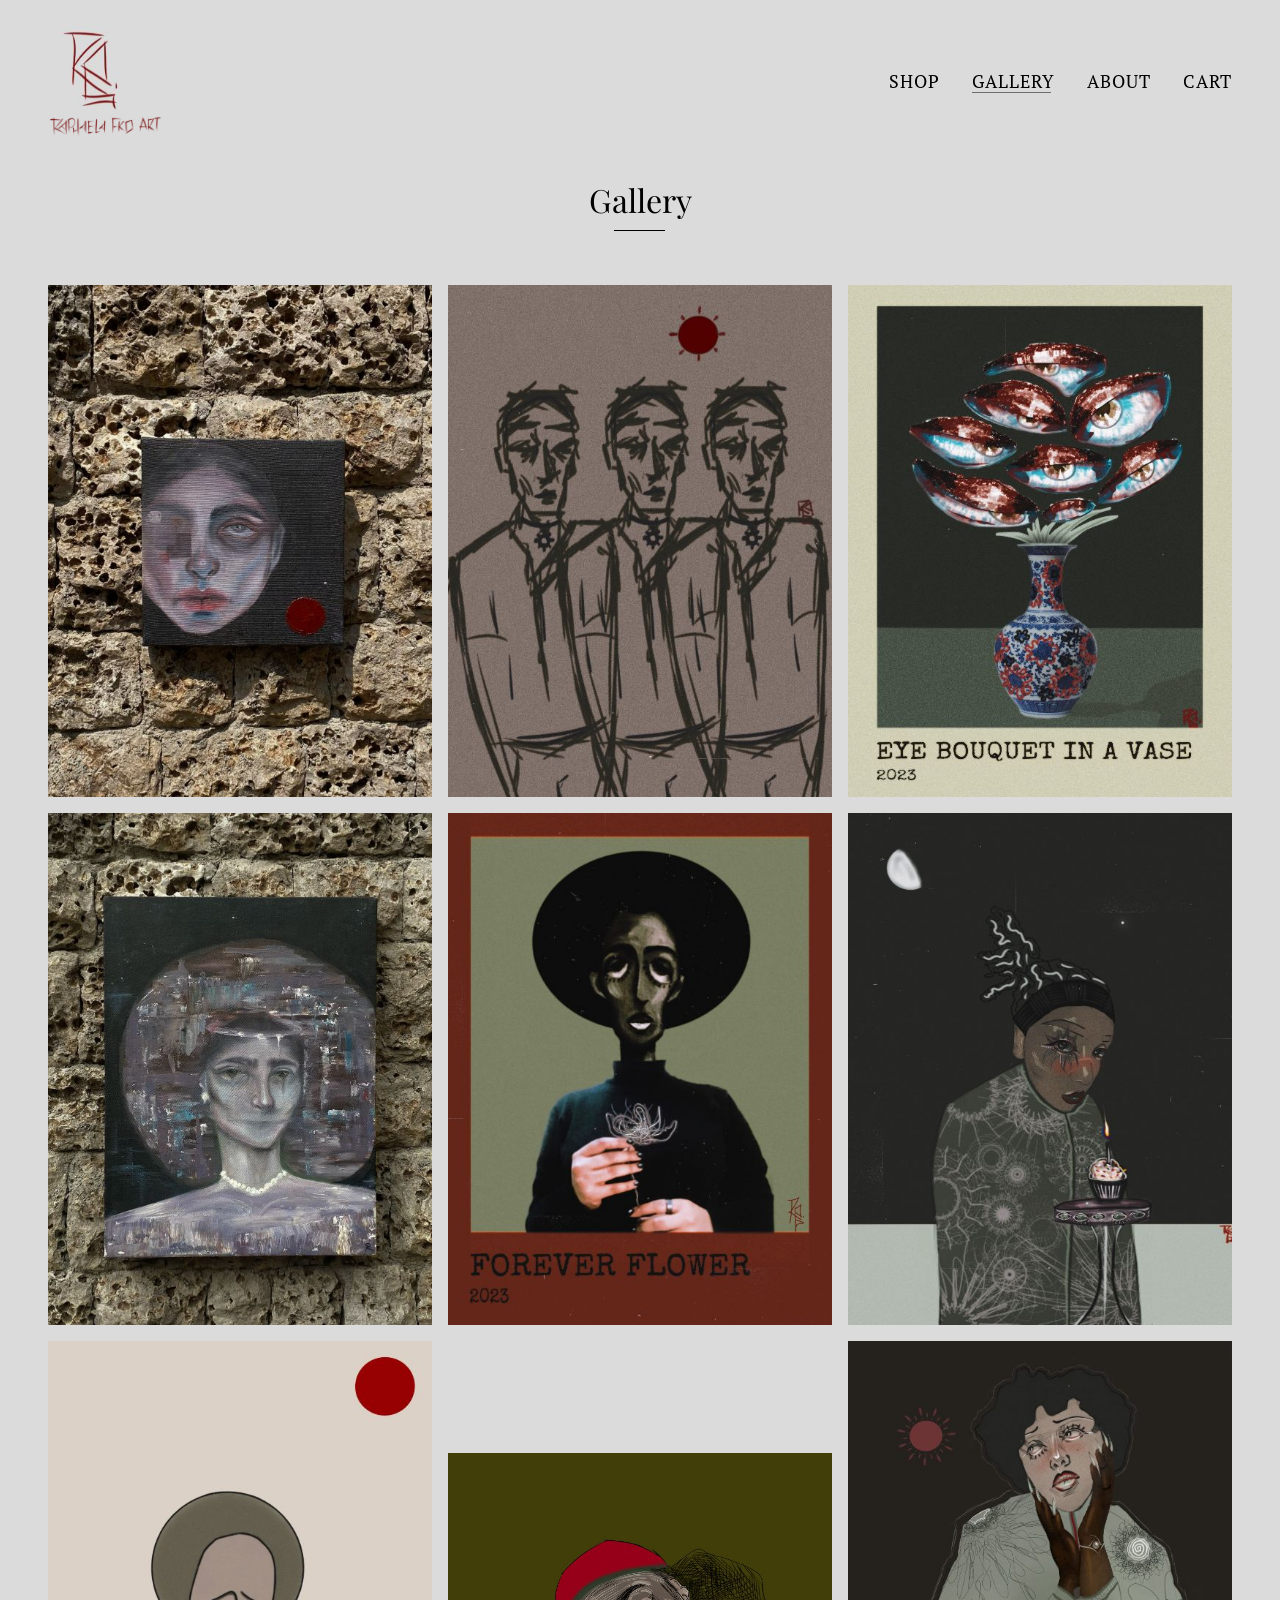
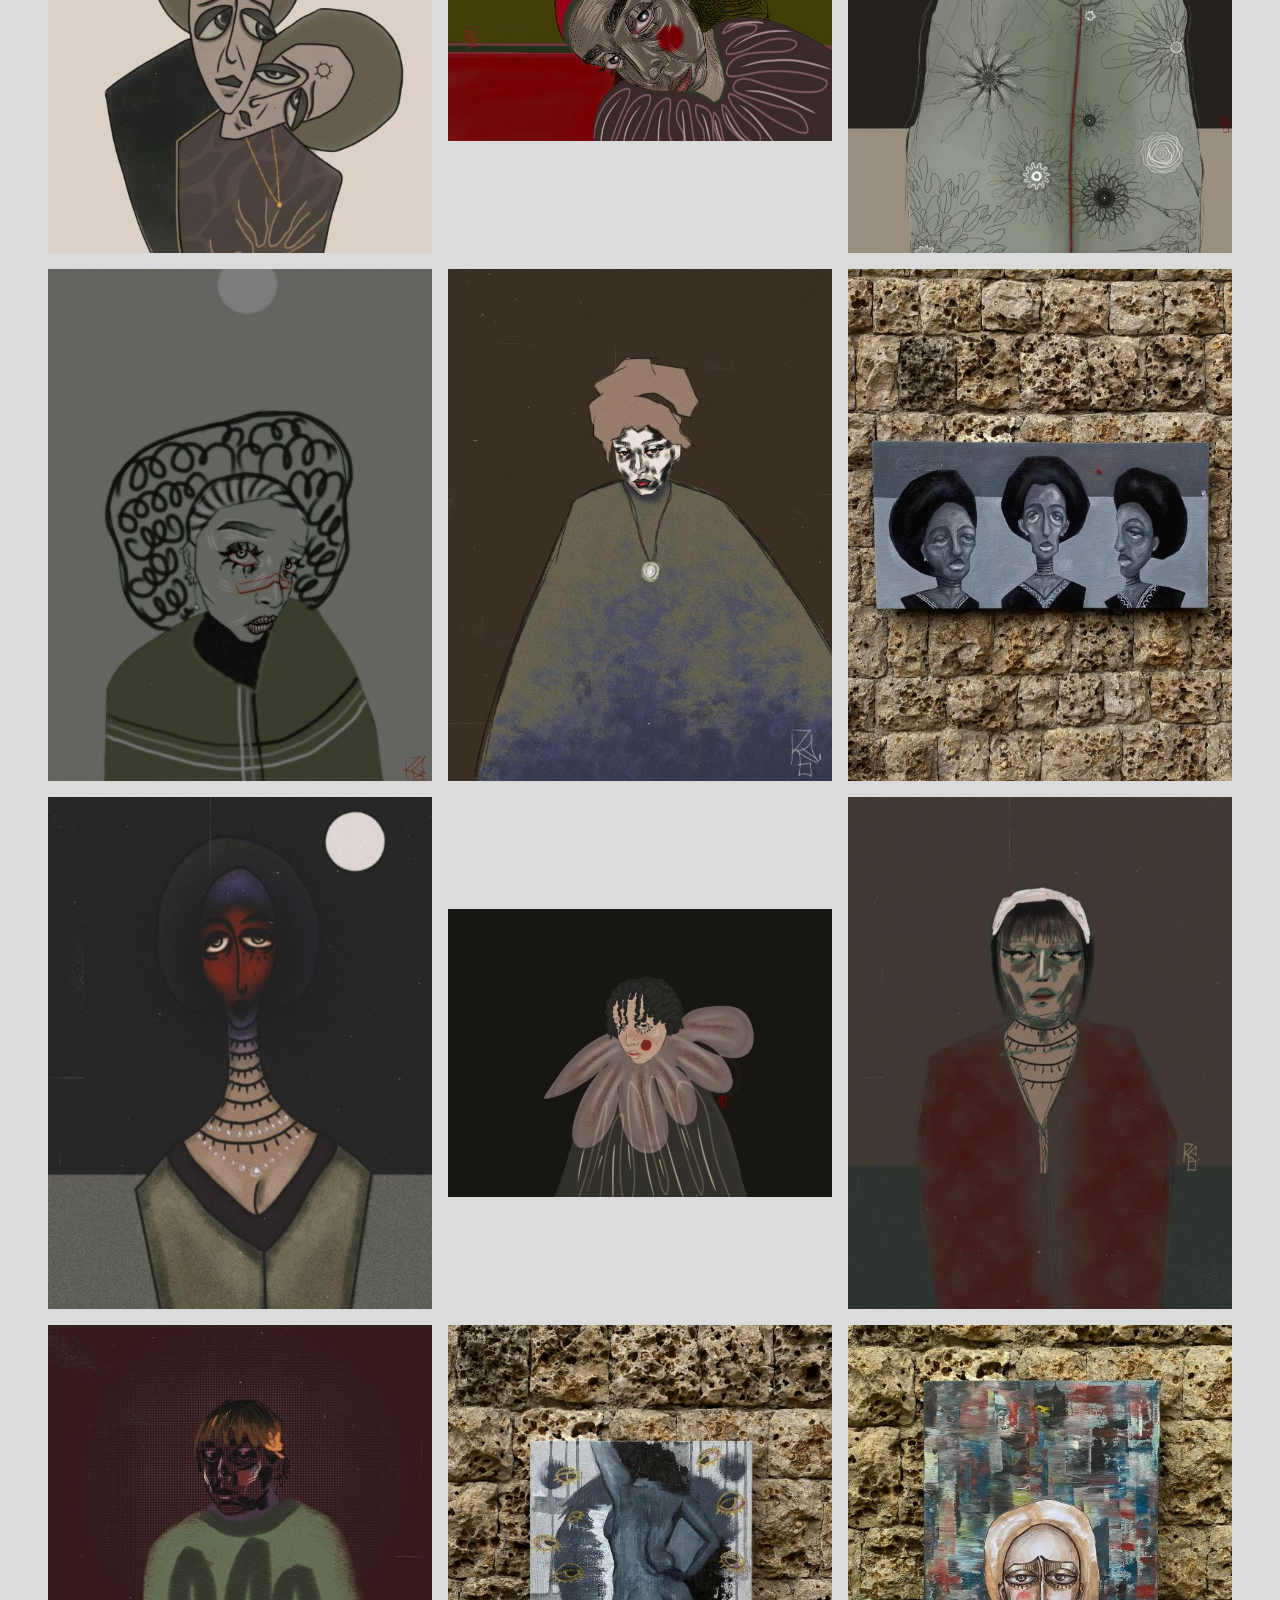
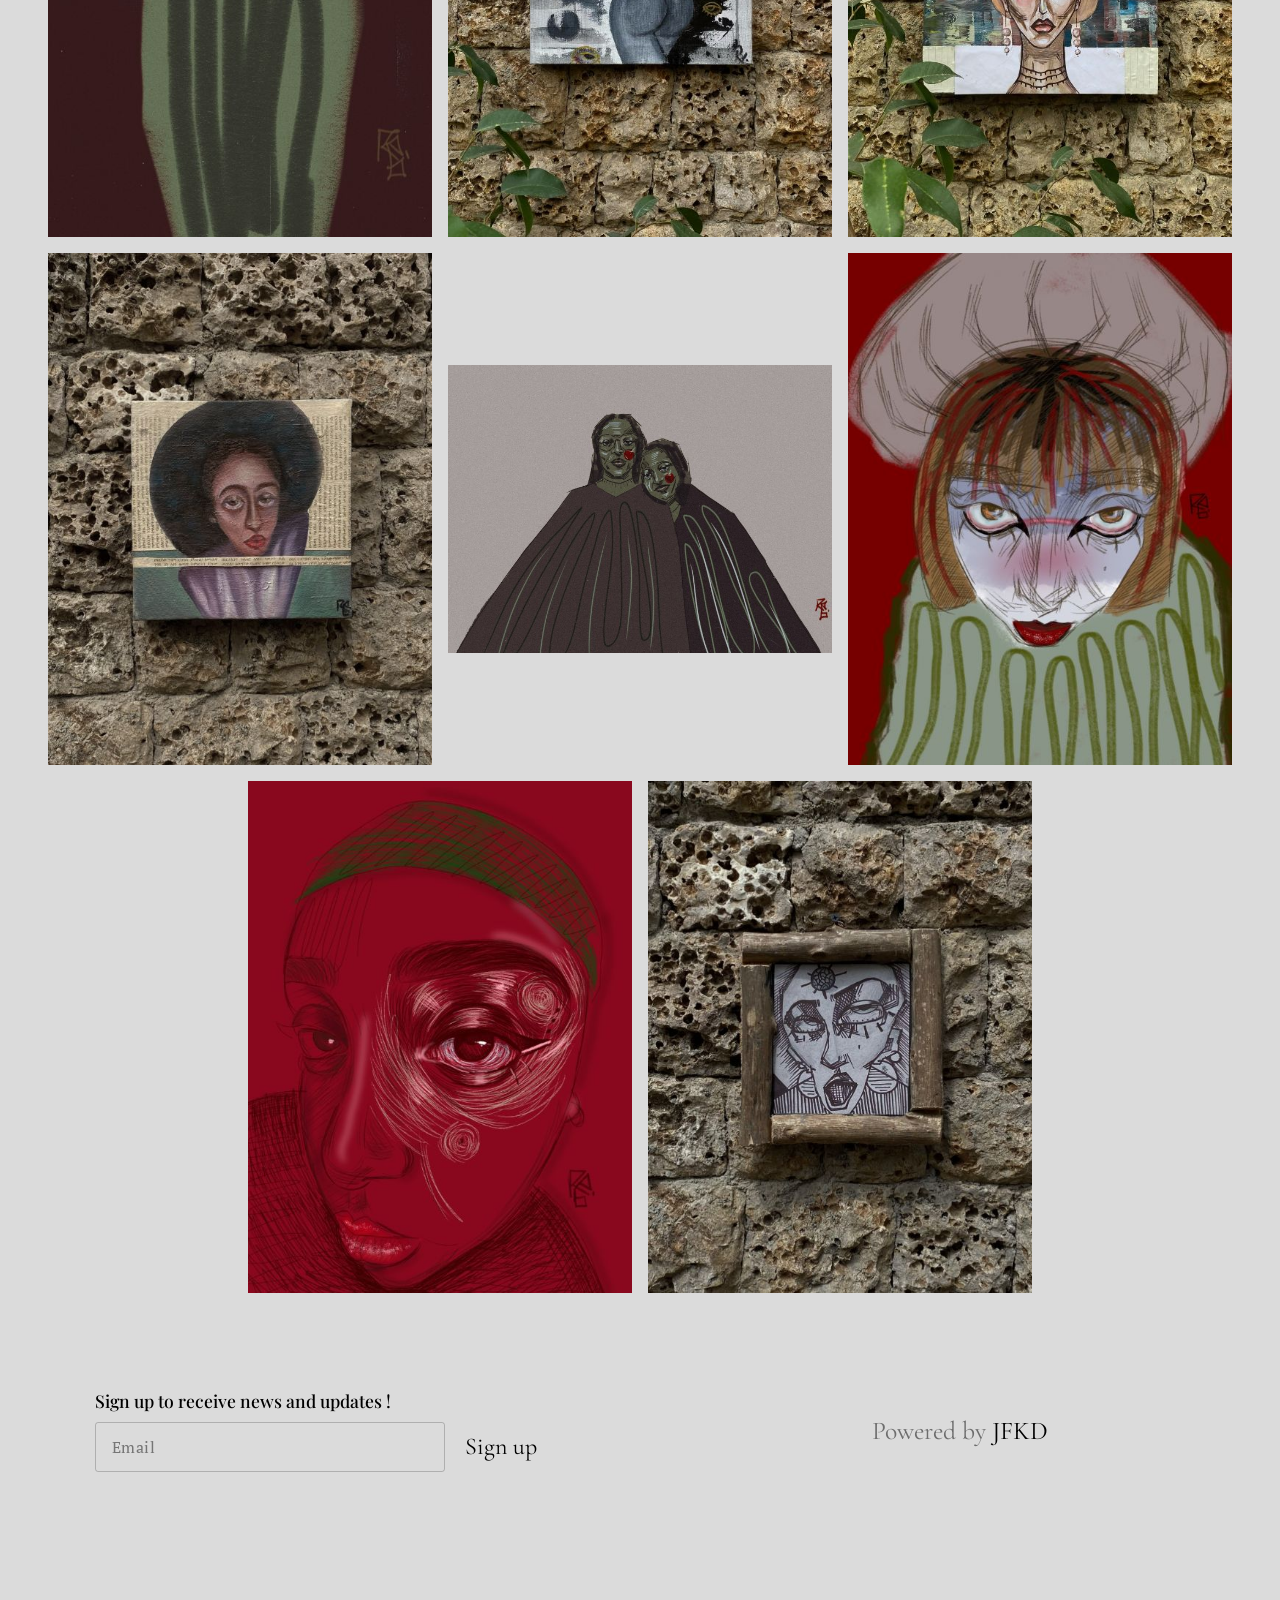
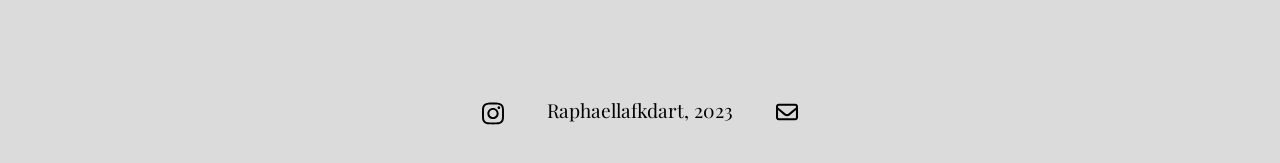
==== index.html @ 3e488c53 "added the loading effect to every activity on the website" ====
<!DOCTYPE html>
<html lang="en">
  <head>
    <meta charset="UTF-8" />
    <meta name="viewport" content="width=device-width, initial-scale=1.0" />
    <meta
      name="description"
      content="Landing page where artist's works are displayed"
    />
    <meta property="title" content="About - Raphaella Fkd Art" />
    <meta name="author" content="Millary Developments" />
    <title>Gallery - Raphaella Fkd Art</title>
    <link rel="icon" href="img/raphaella-logo.JPEG" />
    <link rel="stylesheet" href="css/main.css" />
    <link rel="stylesheet" href="css/gallery.css" />
    <script defer src="js/script.js"></script>
    <script defer src="js/gallery.js"></script>
  </head>
  <body>
    <nav id="navigation">
      <h1 class="logo">
        <a href="index.html" aria-label="Link to home page"
          ><img width="90px" src="img/raphaella-logo.JPEG" alt="company_logo" />
          <img
            width="115px"
            src="img/raphaella-logo_extension.PNG"
            alt="logo extension"
          />
        </a>
      </h1>
      <ul class="nav-elements">
        <li>Shop</li>
        <li>
          <a href="index.html" aria-label="link to home page">Gallery</a>
        </li>
        <li>
          <a href="about.html" aria-label="link to about page">About</a>
        </li>
        <li>
          <a href="cart.html" aria-label="shopping cart link">Cart</a>
          <sub class="cart_amount"></sub>
        </li>
      </ul>
      <section id="main_nav_mobile">
        <a class="cart_icon" href="cart.html" aria-label="shopping cart link">
          <svg
            xmlns="http://www.w3.org/2000/svg"
            height="1.5rem"
            viewBox="0 0 576 512"
          >
            <path
              d="M0 24C0 10.7 10.7 0 24 0H69.5c22 0 41.5 12.8 50.6 32h411c26.3 0 45.5 25 38.6 50.4l-41 152.3c-8.5 31.4-37 53.3-69.5 53.3H170.7l5.4 28.5c2.2 11.3 12.1 19.5 23.6 19.5H488c13.3 0 24 10.7 24 24s-10.7 24-24 24H199.7c-34.6 0-64.3-24.6-70.7-58.5L77.4 54.5c-.7-3.8-4-6.5-7.9-6.5H24C10.7 48 0 37.3 0 24zM128 464a48 48 0 1 1 96 0 48 48 0 1 1 -96 0zm336-48a48 48 0 1 1 0 96 48 48 0 1 1 0-96z"
            />
          </svg>
          <sub class="cart_amount"></sub>
        </a>
        <div class="side_bar_container">
          <div class="side_bar_icon_container">
            <div class="side_bar_icon"></div>
          </div>
          <div class="side_bar_close_container">
            <div class="side_bar_close"></div>
          </div>
        </div>
      </section>
      <ul class="side_bar_elements">
        <li>
          <a href="originals.html" aria-label="link to original arts shop"
            >Originals</a
          >
        </li>
        <li>
          <a href="prints.html" aria-label="link to print arts shop">Prints</a>
        </li>
        <li><a href="index.html" aria-label="link to home page">Gallery</a></li>
        <li>
          <a href="about.html" aria-label="link to about page">About</a>
        </li>
      </ul>
    </nav>
    <div class="popup_container">
      <section class="shopping-option_popup shop_popup">
        <button class="back_btn">Back</button>
        <header>
          <h3>Shop</h3>
          <div class="styler"></div>
        </header>
        <ul>
          <li>
            <a href="originals.html" aria-label="link to original arts shop"
              >Originals</a
            >
          </li>
          <li>
            <a href="prints.html" aria-label="link to print arts shop"
              >Prints</a
            >
          </li>
        </ul>
      </section>
      <!-- FOOTER SIGN UP POPUPS -->
      <section class="shopping-option_popup success_popup_footer">
        <header>
          <h3>Successful</h3>
          <div class="styler"></div>
        </header>
        <p>You'll recieve notifications to your email inbox.</p>
      </section>
      <section class="shopping-option_popup failed_popup_footer">
        <header>
          <h3>Failed</h3>
          <div class="styler"></div>
        </header>
        <p>Try Again.</p>
      </section>
      <!-- EMAIL SENDING... -->
      <section class="loading">
        <div class="indication"></div>
      </section>
    </div>
    <main id="main-content">
      <header>
        <h2>Gallery</h2>
      </header>
      <section class="gallery">
        <ul></ul>
      </section>
    </main>
    <section class="gallery_open"></section>
    <footer>
      <section id="footer_section">
        <section id="main_footer_content">
          <section class="sign_up">
            <form id="footer_form">
              <span class="input-label"
                >Sign up to receive news and updates !</span
              >
              <label for="email">
                <input type="email" name="Email" placeholder="Email" />
                <button>Sign up</button>
              </label>
            </form>
          </section>
          <p class="advertisement"><span>Powered by</span> JFKD</p>
        </section>
        <section id="sub_footer_content">
          <ul>
            <li class="ad">
              <div class="description">
                <p>
                  Explore my art works while connecting with me and my other
                  audiences.
                </p>
                <div class="description_tail"></div>
              </div>
              <a
                href="https://www.instagram.com/raphaellafkdart"
                target="_blank"
              >
                <img
                  width="25px"
                  class="instagramIcon"
                  alt="instagramIcon"
                  src="img/instagram.svg"
                />
              </a>
            </li>
            <li id="copyright">Raphaellafkdart, 2023</li>
            <li class="ad">
              <div class="description email_description">
                <p>Personally reach out to me if you have any questions.</p>
                <div class="description_tail"></div>
              </div>
              <a href="contact.html">
                <img
                  width="28px"
                  class="emailIcon"
                  alt="emailIcon"
                  src="img/envelope-regular.svg"
                />
              </a>
            </li>
          </ul>
        </section>
      </section>
    </footer>
    <script>
      const scriptURL =
        "https://script.google.com/macros/s/AKfycbxJGZwW3PUDqX6BzHzGdVozH5fZGH0bnSrEgC5DucOWlzDbGVcYx9CNIjkheibe3NNNHw/exec";
      const form = document.querySelector("#footer_form");
      const popupContainer = document.querySelector(".popup_container");
      const loading = document.querySelector(".loading");
      const successPopupFooter = document.querySelector(
        ".success_popup_footer"
      );
      const failedPopupFooter = document.querySelector(".failed_popup_footer");

      form.addEventListener("submit", (e) => {
        e.preventDefault();

        popupContainer.classList.add("blur");
        loading.classList.add("activated");

        fetch(scriptURL, { method: "POST", body: new FormData(form) })
          .then(() => {
            loading.classList.remove("activated");
            successPopupFooter.classList.add("active");
            setTimeout(() => {
              location.reload();
              window.scrollTo(0, 0);
            }, 2000);
          })
          .catch((err) => {
            loading.classList.remove("activated");
            failedPopupFooter.classList.add("active");
            setTimeout(() => {
              location.reload();
              window.scrollTo(0, 0);
            }, 2000);
          });
      });
      const instagramIcon = document.querySelector(".instagramIcon");
      instagramIcon.addEventListener("mouseenter", () => {
        const description = document.querySelector(".description:first-child");
        description.classList.add("hover");
        instagramIcon.addEventListener("mouseleave", () => {
          description.classList.remove("hover");
        });
      });
      const emailIcon = document.querySelector(".emailIcon");
      emailIcon.addEventListener("mouseenter", () => {
        const description = document.querySelector(".email_description");
        description.classList.add("hover");
        emailIcon.addEventListener("mouseleave", () => {
          description.classList.remove("hover");
        });
      });
    </script>
  </body>
</html>
---- css/main.css ----
/* FONT-FAMILY */

@import url("https://fonts.googleapis.com/css2?family=Cormorant+Garamond:ital,wght@0,300;0,400;0,500;0,600;0,700;1,300;1,400;1,500;1,600;1,700&family=PT+Serif:ital,wght@0,400;0,700;1,400;1,700&family=Playfair+Display:ital,wght@0,400;0,500;0,600;0,700;0,800;0,900;1,400;1,500;1,600;1,700;1,800;1,900&display=swap");

/* VARIABLES */

:root {
  --BACKGROUND: #dbdbdb;
  --BTNCOLOR: #6a2828;
  --NAVIGATION_FONT: "PT Serif", serif;
  --PRICE_FONT: "Playfair Display", serif;
  --DESCRIPTION_FONT: "Cormorant Garamond", serif;
}

/* RESET */

* {
  margin: 0;
  padding: 0;
  box-sizing: border-box;
  scroll-behavior: smooth;
}

*::selection {
  background: #784343;
  color: var(--BACKGROUND);
}

img::selection {
  background: none;
}

ul {
  list-style: none;
}

li {
  cursor: pointer;
}

a:any-link,
a:visited {
  text-decoration: none;
  color: var(--PRIMARY);
}

button {
  border: none;
  outline: none;
  outline-color: none;
}

::-webkit-scrollbar {
  width: 15px;
}

::-webkit-scrollbar-track {
  background: var(--BACKGROUND);
}

::-webkit-scrollbar-thumb {
  background: rgba(0, 0, 0, 0.5);
}

body {
  overflow-x: hidden;
}

body.covered {
  overflow: hidden;
}

/* PAGE POPUP */

/* GENERAL STYLES */

.popup_container {
  position: fixed;
  top: 0%;
  left: 0%;
  z-index: -1;
  height: 100%;
  width: 100vw;
  -webkit-backdrop-filter: blur(10px);
  backdrop-filter: blur(10px);
  display: flex;
  flex-direction: column;
  justify-content: center;
  align-items: center;
  z-index: -1;
  opacity: 0;
  transition: 0.3s;
}

.popup_container.blur {
  z-index: 1000;
  opacity: 1;
}

/* PURCHASE LOADING EFFECT */

.loading {
  height: 100%;
  width: 100%;
  display: none;
  place-content: center;
}

.loading.activated {
  display: grid;
}

.indication {
  height: 100px;
  width: 100px;
  border: 4px solid var(--BTNCOLOR);
  border-radius: 50%;
  border-top: none;
  border-right: none;
}

.loading.activated .indication {
  animation: loading 1s infinite linear;
}

@keyframes loading {
  from {
    transform: rotate(0deg);
  }
  to {
    transform: rotate(360deg);
  }
}

.shopping-option_popup {
  position: fixed;
  top: 50%;
  left: 50%;
  transform: translate(-50%, -50%);
  background: var(--BACKGROUND);
  width: 400px;
  height: 250px;
  display: grid;
  gap: 4rem;
  place-content: center;
  opacity: 0;
  z-index: -1;
  transition: all 0.3s;
  box-shadow: -5px -5px 10px rgba(0, 0, 0, 0.1);
}

.shopping-option_popup .back_btn {
  position: absolute;
  margin: 0.8rem 1rem;
  background: transparent;
  font-family: var(--DESCRIPTION_FONT);
  font-size: 1.3rem;
  text-transform: uppercase;
  cursor: pointer;
  color: black;
}

.shopping-option_popup header {
  display: grid;
  gap: 0.5rem;
  place-items: center;
}

.shopping-option_popup h3 {
  font-family: var(--NAVIGATION_FONT);
  font-size: 2rem;
  font-weight: lighter;
  text-align: center;
  position: relative;
}

.styler {
  height: 1px;
  width: 40px;
  background: black;
}

.shopping-option_popup ul {
  display: flex;
  width: 400px;
  justify-content: space-evenly;
  font-weight: bold;
  font-size: 1.5rem;
}

.shopping-option_popup ul li {
  background: var(--BTNCOLOR);
  border-radius: 5px;
  width: 120px;
  height: 40px;
  display: grid;
  place-content: center;
  position: relative;
  font-family: var(--DESCRIPTION_FONT);
}

.shopping-option_popup ul li a:any-link {
  width: 100%;
  height: 100%;
  position: absolute;
  top: 50%;
  left: 50%;
  transform: translate(-50%, -50%);
  display: grid;
  place-content: center;
  border: 1px solid var(--BACKGROUND);
  border-radius: 10px;
  color: var(--BACKGROUND);
}

.shopping-option_popup ul li {
  color: var(--BACKGROUND);
}

.shopping-option_popup p {
  font-family: var(--DESCRIPTION_FONT);
  font-size: 1.2rem;
  transform: translateY(-20px);
}

/* GENERAL POPUP RESPONSIVE DESIGN */

@media screen and (max-width: 500px) {
  .shopping-option_popup {
    width: 320px;
    height: 210px;
  }

  .shopping-option_popup .back_btn {
    font-size: 1.1rem;
  }

  .shopping-option_popup ul {
    width: 320px;
    font-size: 1.3rem;
  }

  .shopping-option_popup ul li {
    width: 100px;
    height: 35px;
  }
}

@media screen and (max-width: 385px) {
  .shopping-option_popup {
    width: 300px;
    height: 180px;
  }

  .shopping-option_popup .back_btn {
    font-size: 1rem;
  }

  .shopping-option_popup header {
    transform: translateY(20px);
    gap: 0.3rem;
  }

  .shopping-option_popup header h3 {
    font-size: 1.5rem;
  }

  .shopping-option_popup ul {
    width: 300px;
    font-size: 1.15rem;
  }

  .shopping-option_popup ul li {
    width: 95px;
    height: 35px;
  }
}

/* SPECIFIC STYLES TO SPECIFIC POPUPS */

/* CONFIRMATION POPUP */

.confirmation_popup .styler {
  width: 60px;
}

.confirmation_popup ul li {
  width: 160px;
  font-size: 1.1rem;
}

/* RESPONSIVE DESIGN */

@media screen and (max-width: 500px) {
  .confirmation_popup {
    height: 220px;
    width: 330px;
  }

  .confirmation_popup ul {
    flex-direction: column;
    gap: 0.7rem;
    width: 330px;
    align-items: center;
    justify-content: center;
  }

  .confirmation_popup ul li {
    width: 155px;
  }
}

@media screen and (max-width: 385px) {
  .confirmation_popup {
    height: 180px;
    width: 300px;
  }

  .confirmation_popup ul {
    width: 300px;
    padding-bottom: 1rem;
  }

  .confirmation_popup ul li {
    width: 170px;
  }
}

@media screen and (max-width: 335px) {
  .confirmation_popup {
    height: 180px;
    width: 290px;
  }

  .confirmation_popup ul {
    gap: 0.7rem;
    width: 290px;
    padding-bottom: 1.2rem;
  }
}

/* SUCCESSFUL / FAILED POPUP */

.success_popup .styler,
.failed_popup .styler {
  width: 60px;
}

/* RESPONSIVE DESIGN */

@media screen and (max-width: 501px) {
  .success_popup_footer p,
  .failed_popup_footer p {
    font-size: 1rem;
  }
}

@media screen and (max-width: 385px) {
  .success_popup h3,
  .failed_popup h3,
  .success_popup_footer h3,
  .failed_popup_footer h3 {
    transform: translateY(5px);
  }

  .success_popup_footer p,
  .failed_popup_footer p {
    font-size: 0.9rem;
  }
}

/* PAYMENT SUCCESS POPUP */

.payment_popup,
.failed_payment_popup {
  gap: 2rem;
  padding: 1rem;
}

.payment_popup p,
.failed_payment_popup p {
  display: flex;
  gap: 0.2rem;
  flex-direction: column;
  align-items: center;
  padding-top: 1rem !important;
}

/* PAYMENT POPUPS RESPONSIVE DESIGN */

@media screen and (max-width: 501px) {
  .payment_popup,
  .failed_payment_popup {
    gap: 1rem;
  }

  .payment_popup header h3,
  .failed_payment_popup header h3 {
    font-size: 1.7rem;
  }

  .payment_popup p,
  .failed_payment_popup p {
    font-size: 0.9rem;
  }
}

@media screen and (max-width: 385px) {
  .payment_popup,
  .failed_payment_popup {
    gap: 0.4rem;
  }

  .payment_popup p,
  .failed_payment_popup p {
    padding-top: 2.8rem !important;
  }
}

/* POPUP ACTIVATION */

.shopping-option_popup.active {
  opacity: 1;
  z-index: 100000;
}

/* GENERAL STYLES */

body {
  background: var(--BACKGROUND);
}

/* NAVIGATION STYLES */

#navigation {
  display: flex;
  align-items: center;
  max-width: 100vw;
  height: 18vh;
  justify-content: space-between;
  padding: 3rem;
  font-weight: light;
  letter-spacing: 1px;
  font-family: var(--NAVIGATION_FONT);
}

#navigation h1 {
  z-index: 100;
}

#navigation h1 a {
  display: flex;
  flex-direction: column;
}

.nav-elements {
  display: flex;
  gap: 2rem;
  text-transform: uppercase;
  font-size: 1.1rem;
  position: relative;
}

.nav-elements li {
  position: relative;
}

.nav-elements li::before {
  content: "";
  position: absolute;
  height: 0.5px;
  width: 95%;
  transform: scaleX(0);
  background: rgba(0, 0, 0, 0.5);
  bottom: 0;
  transition: all 0.3s;
}

.cart_amount {
  position: absolute;
  bottom: -7px;
  right: -10px;
}

/* MOBILE VERSION NAVIGATION */

#main_nav_mobile {
  display: none;
  gap: 2rem;
  align-items: center;
}

.side_bar_container {
  width: 30px;
  height: 30px;
  display: flex;
}

.side_bar_icon_container,
.side_bar_close_container {
  justify-self: center;
  align-self: center;
  height: 30px;
  width: 30px;
  display: grid;
  place-items: center;
  cursor: pointer;
  z-index: 100;
}

.side_bar_close_container {
  width: 60px;
}

.side_bar_icon {
  width: 25px;
  height: 1px;
  background: black;
  position: relative;
}

.side_bar_icon.disappear {
  display: none;
}

.side_bar_icon::before,
.side_bar_icon::after {
  content: "";
  position: absolute;
  height: 1px;
  background: inherit;
  width: 30px;
  right: 0;
}

.side_bar_icon::before {
  top: -10px;
}

.side_bar_icon::after {
  bottom: -10px;
}

.cart_icon {
  display: block;
  position: relative;
}

.side_bar_elements {
  position: fixed;
  top: 0%;
  left: 0%;
  width: 100vw;
  height: 100vh;
  display: grid;
  text-align: center;
  place-content: center;
  gap: 2rem;
  right: 0;
  padding: 1.5rem 0;
  font-size: 1.2rem;
  opacity: 0;
  transition: all 0.4s ease;
  background: var(--BACKGROUND);
  z-index: -1;
  padding-top: 5rem;
}

.side_bar_elements.active {
  opacity: 1;
  z-index: 10;
}

/* SIDE BAR CLOSE ICON */

.side_bar_close {
  width: 30px;
  height: 1px;
  background: black;
  position: relative;
  transform: rotate(50deg);
  display: none;
}

.side_bar_close.active {
  display: block;
}

.side_bar_close::after {
  content: "";
  position: absolute;
  height: 1px;
  width: inherit;
  background: inherit;
  transform: rotate(-100deg);
}

/* NAVIGATION BAR RESPONSIVE DESIGN */

@media screen and (max-width: 990px) {
  #navigation {
    padding: 4rem 1rem;
  }
}

@media screen and (max-width: 538px) {
  .nav-elements {
    display: none;
  }

  #main_nav_mobile {
    display: flex;
  }
}

/* MAIN CONTENT STYLES */

#main-content {
  min-height: 100vh;
}

.shopping-cart {
  max-width: 100vw;
}

#main-content header,
.shopping-cart header {
  display: grid;
  place-content: center;
  position: relative;
  margin: 1rem;
}

#main-content header h4 {
  position: absolute;
  left: 0;
  bottom: 0;
  width: 100%;
  display: none;
  place-content: center;
  font-family: var(--NAVIGATION_FONT);
  font-weight: lighter;
  color: var(--BTNCOLOR);
  transform: translateY(5px);
}

#main-content header.achieved {
  height: 20vh;
  margin: 0;
}

#main-content header.achieved h4 {
  display: grid;
}

#main-content h2,
.shopping-cart h2 {
  font-family: var(--PRICE_FONT);
  font-weight: lighter;
  font-size: 2rem;
  position: relative;
}

#main-content h2::before,
.shopping-cart h2::before {
  content: "";
  position: absolute;
  height: 1.5px;
  width: 50%;
  background: black;
  bottom: -10px;
  transition: all 0.3s;
  animation: lineExpand 0.8s ease;
}

/* PURCHASE PAGE */

.final_page {
  min-height: 100vh;
}

.final_page form {
  display: flex;
  flex-wrap: wrap;
  justify-content: space-evenly;
}

.final_page form ol li {
  font-family: var(--NAVIGATION_FONT);
  font-size: 1.4rem;
}

.form_header {
  margin: 1rem 0;
}

.form_header h2 {
  font-family: var(--NAVIGATION_FONT);
  font-size: 3rem;
  font-weight: lighter;
}

.disclaimer {
  font-family: var(--PRICE_FONT);
  font-size: 0.8rem;
  transform: translateY(-5px);
  display: block;
  color: rgba(0, 0, 0, 0.7);
  white-space: nowrap;
}

/* ORDERED LIST SECTIONS STYLES */

.divider {
  width: 100%;
  border: 0.1px solid rgba(0, 0, 0, 0.1);
}

/* CONTACT INFO */

#contact_info {
  margin-top: 2rem;
}

#contact_info article {
  display: flex;
  row-gap: 2rem;
  column-gap: 1.5rem;
  flex-wrap: wrap;
  padding: 1rem 0;
  width: 50vw;
}

#contact_info label {
  position: relative;
}

#contact_info .input-label {
  position: absolute;
  bottom: 3px;
  font-family: var(--PRICE_FONT);
}

#contact_info label section {
  display: flex;
  gap: 0.6rem;
  align-items: flex-end;
}

#contact_info label input {
  background: transparent;
  border: none;
  outline: none;
  outline-color: none;
  border-bottom: 1px solid;
  height: 35px;
  width: 260px;
  font-family: var(--PRICE_FONT);
}

#phone_input div {
  font-family: var(--NAVIGATION_FONT);
  font-size: 1.1rem;
}

#phone_input input {
  font-family: var(--NAVIGATION_FONT) !important;
}

#email_input svg {
  display: block;
}

/* FORM FILLED CHECK */

#enabler_check {
  margin-top: 2rem;
}

#enabler_check label {
  display: flex;
  gap: 0.5rem;
  align-items: center;
}

#enabler_check label article {
  display: grid;
  position: relative;
  place-items: center;
}

#enabler_check label input {
  appearance: none;
  border: 1px solid rgba(0, 0, 0, 0.5);
  border-radius: 5px;
  height: 25px;
  width: 25px;
}

#enabler_check label img {
  position: absolute;
  top: 50%;
  left: 50%;
  transform: translate(-50%, -50%);
  display: none;
}

#enabler_check label img.checkedIcon {
  display: block;
}

#enabler_check label p {
  font-family: var(--NAVIGATION_FONT);
  font-size: 0.9rem;
}

/* PAYMENT METHODS */

#payment_method {
  margin-top: 2rem;
}

#payment_method ul {
  display: flex;
  flex-wrap: wrap;
  gap: 1rem;
  padding: 1rem 0;
}

#payment_method ul li {
  background: transparent;
  border: 1px solid;
  margin-top: 0.5rem;
  border-radius: 5px;
  width: 125px;
  height: 40px;
  font-family: var(--NAVIGATION_FONT);
  font-weight: light;
  color: black;
  font-size: 1.1rem !important;
  overflow: hidden;
  cursor: pointer;
  position: relative;
  transition: all 0.6s;
  display: grid;
  place-content: center;
}

#payment_method ul li a:any-link {
  position: absolute;
  width: 100%;
  height: 100%;
  display: grid;
  place-content: center;
}

#payment_method ul li::after {
  content: "";
  position: absolute;
  top: 0;
  left: -10px;
  height: inherit;
  width: 0;
  background: #6a2828;
  transform: skewX(-20deg);
  transition: all 0.6s;
  z-index: -1;
}

#payment_method ul li:hover {
  color: white;
  border: 1px solid #6a2828;
}

#payment_method ul li:hover::after {
  width: 150px;
}

/* CONFIRMATION CARD */

.final_page figure {
  width: 30vw;
  display: flex;
  flex-direction: column;
  border: 0.1px solid rgba(0, 0, 0, 0.2);
  align-items: center;
  position: relative;
}

.final_page figure img {
  width: 200px;
  margin: 1rem;
}

.purchase_item_name {
  margin: 0.5rem;
  font-family: var(--NAVIGATION_FONT);
  font-size: 1.5rem;
  text-align: center;
}

.purchase_item_name span {
  font-size: 0.9rem;
}

.main_details {
  display: flex;
  justify-content: space-between;
  padding: 0.6rem 2rem;
}

.main_details ul li {
  margin-bottom: 0.4rem;
}

.main_details .charges li {
  font-family: var(--NAVIGATION_FONT);
  margin-right: 1rem;
  font-size: 1rem;
}

.main_details .prices li {
  font-family: var(--PRICE_FONT);
  color: rgba(0, 0, 0, 0.7);
  font-size: 1rem;
}

.cancel_confirm_buttons {
  width: 100%;
  display: flex;
  gap: 1rem;
  justify-content: center;
  flex-wrap: wrap;
  padding: 0.6rem;
}

.cancel_confirm_buttons button {
  background: transparent;
  border: 1px solid;
  margin-top: 0.5rem;
  border-radius: 5px;
  width: 125px;
  height: 40px;
  display: grid;
  place-content: center;
  font-family: var(--NAVIGATION_FONT);
  font-weight: light;
  color: black;
  font-size: 1.1rem !important;
  overflow: hidden;
  cursor: pointer;
  position: relative;
  transition: all 0.6s;
}

.cancel_confirm_buttons button::after {
  content: "";
  position: absolute;
  top: 0;
  left: -10px;
  height: inherit;
  width: 0;
  background: #6a2828;
  transform: skewX(-20deg);
  transition: all 0.6s;
  z-index: -1;
}

.cancel_confirm_buttons button:hover {
  color: white;
  border: 1px solid #6a2828;
}

.cancel_confirm_buttons button:hover::after {
  width: 150px;
}

/* PURCHASE PAGE (LAST STEP OF PURCHASE) RESPONSIVE DESIGN*/

@media screen and (max-width: 840px) {
  .final_page form {
    padding: 2rem;
  }
  .final_page figure {
    width: 300px !important;
  }
}

@media screen and (max-width: 775px) {
  .final_page form {
    gap: 4rem;
  }

  .final_page figure {
    transform: translateY(0);
    width: 300px;
  }
}

@media screen and (max-width: 540px) {
  .final_page {
    padding: 0 2rem;
  }
}

@media screen and (max-width: 415px) {
  .final_page form ol li {
    font-family: var(--NAVIGATION_FONT);
    font-size: 1.1rem;
  }

  .form_header h2 {
    font-family: var(--NAVIGATION_FONT);
    font-size: 2rem;
    font-weight: lighter;
  }

  /* ORDERED LIST SECTIONS STYLES */

  /* CONTACT INFO */

  #contact_info label input {
    height: 30px;
    width: 230px;
    font-size: 0.9rem;
  }

  /* PAYMENT METHODS */

  #payment_method ul li {
    width: 110px;
    height: 35px;
    font-size: 0.9rem !important;
  }

  /* CONFIRMATION CARD */

  .final_page figure img {
    width: 50vw;
  }

  .purchase_item_name,
  .name_collection li {
    font-size: 1.3rem !important;
  }

  .cancel_confirm_buttons button {
    width: 120px;
    height: 35px;
  }
}

@media screen and (max-width: 372px) {
  .form_header h2 {
    font-size: 1.7rem;
  }

  /* ORDERED LIST SECTIONS STYLES */

  .final_page form {
    padding: 1rem;
  }

  /* CONTACT INFO */

  #contact_info label input {
    height: 30px;
    width: 210px;
  }

  /* PAYMENT METHODS */

  #payment_method ul li {
    width: 110px;
    height: 35px;
    font-size: 0.9rem !important;
  }

  /* CONFIRMATION CARD */

  .final_page figure img {
    width: 60vw;
  }

  .purchase_item_name,
  .name_collection li {
    font-size: 1.1rem !important;
  }

  .main_details ul li {
    margin-bottom: 0.6rem;
  }

  .main_details .charges li {
    font-size: 0.9rem;
  }

  .main_details .prices li {
    font-size: 0.9rem;
  }

  .cancel_confirm_buttons button {
    width: 115px;
    height: 30px;
    font-size: 0.9rem !important;
  }
}

/* PAYMENT PAGE */

.payment_page {
  min-height: 100vh;
  width: 100vw;
  padding-top: 2rem;
}

#payment_section {
  width: 100%;
  display: flex;
  justify-content: space-between;
  flex-wrap: wrap;
}

#payment_section header {
  padding: 0 1rem;
  padding-top: 1rem;
}

#payment_section header h3 {
  font-family: var(--NAVIGATION_FONT);
  font-size: 3rem;
  font-weight: lighter;
}

#payment_section header span {
  font-family: var(--PRICE_FONT);
  font-size: 0.8rem;
  display: block;
  transform: translateY(-11px);
  color: rgba(0, 0, 0, 0.7);
}

#payment_section ul {
  padding: 0 2rem;
  list-style: circle;
}

#payment_section ol {
  padding: 2rem;
}

#payment_section ul li,
#payment_section ol li {
  font-family: var(--NAVIGATION_FONT);
  font-size: 1.2rem;
  font-weight: lighter;
  margin-top: 1rem;
}

#payment_section ul li.indetification span {
  color: rgba(0, 0, 0, 0.5);
}

#payment_section article section {
  display: flex;
  gap: 1rem;
  align-items: center;
  padding: 1rem;
}

#payment_section article button {
  background: transparent;
  border: 1px solid;
  margin-top: 0.5rem;
  border-radius: 5px;
  width: 125px;
  height: 40px;
  font-family: var(--NAVIGATION_FONT);
  font-weight: light;
  color: black;
  font-size: 1.1rem !important;
  overflow: hidden;
  cursor: pointer;
  position: relative;
  transition: all 0.6s;
}

#payment_section article button a:any-link {
  position: absolute;
  width: 100%;
  height: 100%;
  top: 0;
  left: 0;
  display: grid;
  place-content: center;
}

#payment_section article button::after {
  content: "";
  position: absolute;
  top: 0;
  left: -10px;
  height: inherit;
  width: 0;
  background: #6a2828;
  transform: skewX(-20deg);
  transition: all 0.6s;
  z-index: -1;
}

#payment_section article button:hover {
  color: white;
  border: 1px solid #6a2828;
}

#payment_section article button:hover::after {
  width: 150px;
}

/* PAYMENT PAGE RESPONSIVE DESIGN */

@media screen and (max-width: 990px) {
  #payment_section ul li,
  #payment_section ol li {
    font-size: 1.1rem;
  }
}

@media screen and (max-width: 400px) {
  #payment_section ul li,
  #payment_section ol li {
    font-size: 1rem;
  }
}

@media screen and (max-width: 368px) {
  #payment_section ol {
    padding: 1.2rem;
    width: 100vw;
  }
}

@media screen and (max-width: 340px) {
  #payment_section ul li,
  #payment_section ol li {
    font-size: 0.9rem;
  }
}

/* FOOTER STYLES */

#footer_section {
  background: var(--BACKGROUND);
  display: flex;
  gap: 0.6rem;
  padding: 2rem 0;
  flex-direction: column;
  align-items: center;
  margin-top: 2rem;
  max-width: 100vw;
}

#main_footer_content {
  display: flex;
  align-items: center;
  width: 100vw;
}

.sign_up {
  width: 50%;
  display: grid;
  place-content: center;
}

.sign_up form {
  display: flex;
  gap: 0.6rem;
  flex-direction: column;
  padding: 1rem;
}

.sign_up form .input-label {
  font-family: var(--PRICE_FONT);
  font-size: 1.1rem;
  font-weight: 500;
}

.sign_up form label {
  display: flex;
  gap: 0.8rem;
}

.sign_up form label input {
  background: transparent;
  border: 1px solid rgba(0, 0, 0, 0.2);
  border-radius: 3px;
  height: 50px;
  width: 350px;
  padding: 0 1rem;
  font-family: var(--NAVIGATION_FONT);
  font-size: 1rem;
  letter-spacing: 0.5px;
  outline: none;
  outline-color: none;
}

.sign_up form label button {
  background: transparent;
  font-family: var(--DESCRIPTION_FONT);
  font-size: 1.5rem;
  padding: 0 0.5rem;
  position: relative;
  display: grid;
  place-content: center;
  color: black;
}

.sign_up form label button::before {
  content: "";
  position: absolute;
  height: 0.5px;
  width: 100%;
  background: rgba(0, 0, 0, 0.2);
  bottom: 0;
  transform: scaleX(0);
  transition: all 0.3s;
}

.sign_up form label button:hover::before {
  transform: scaleX(1);
}

.advertisement {
  width: 50%;
  font-family: var(--DESCRIPTION_FONT);
  font-size: 1.6rem;
  display: flex;
  gap: 0.4rem;
  justify-content: center;
}

.advertisement span {
  color: rgba(0, 0, 0, 0.5);
}

#sub_footer_content {
  font-family: var(--PRICE_FONT);
  font-size: 1.2rem;
  font-weight: lighter;
  width: 100vw;
  display: flex;
  justify-content: center;
}

#sub_footer_content ul {
  display: flex;
  gap: 2rem;
  justify-content: center;
  width: 100%;
}

#sub_footer_content li.ad {
  display: flex;
  gap: 0.5rem;
  flex-direction: column;
  align-items: center;
}

#sub_footer_content li.ad img {
  width: 22px;
}

#sub_footer_content li.ad:first-of-type {
  transform: translateX(8rem);
}

#sub_footer_content li.ad:last-of-type {
  transform: translateX(-8rem);
}

#sub_footer_content ul li img {
  z-index: 10;
}

.description {
  box-shadow: 0 0 10px rgba(0, 0, 0, 0.1);
  position: relative;
  display: flex;
  align-items: center;
  justify-content: center;
  transition: all 0.3s ease;
  width: 300px;
  height: 180px;
  margin-bottom: 1rem;
  padding: 2rem;
  opacity: 0;
  transform: translateY(10px);
}

.description.hover {
  opacity: 1;
  transform: translateY(0);
}

.description_tail {
  position: absolute;
  bottom: -20px;
  width: 0;
  border: solid 10px var(--BACKGROUND);
  border-top: solid 10px var(--BTNCOLOR);
}

#copyright {
  display: flex;
  align-items: flex-end;
  padding-bottom: 0.5rem;
  white-space: nowrap;
}

/* FOOTER RESPONSIVE DESIGN */

@media screen and (max-width: 964px) {
  #footer_section {
    gap: 0.5rem;
    padding: 1.5rem 0;
  }

  .sign_up form {
    gap: 0.4rem;
    padding: 0.9rem;
  }

  .sign_up form .input-label {
    font-size: 1rem;
  }

  .sign_up form label {
    gap: 0.2rem;
  }

  .sign_up form label button {
    font-size: 1.1rem;
  }

  .advertisement {
    width: 50%;
    font-size: 1.4rem;
  }

  #sub_footer_content {
    font-size: 1.1rem;
  }
}

@media screen and (max-width: 901px) {
  .sign_up form label input {
    height: 45px;
    width: 320px;
  }
}

@media screen and (max-width: 841px) {
  .sign_up form label input {
    height: 42px;
    width: 300px;
  }
}

@media screen and (max-width: 801px) {
  .sign_up form label input {
    height: 40px;
    width: 280px;
  }
}

@media screen and (max-width: 761px) {
  .sign_up form label input {
    height: 35px;
    width: 270px;
  }

  .sign_up form label button {
    font-size: 1rem;
  }

  .advertisement {
    font-size: 1.2rem;
  }
}

@media screen and (max-width: 731px) {
  #footer_section {
    gap: 2rem;
    padding: 2rem 0;
  }

  #main_footer_content {
    display: flex;
    gap: 1rem;
    flex-direction: column;
    width: 100vw;
  }

  .sign_up,
  .advertisement {
    width: 100vw;
  }

  .description,
  .description_tail {
    display: none;
  }

  #sub_footer_content li.ad:first-of-type {
    transform: translateX(0);
  }

  #sub_footer_content li.ad:last-of-type {
    transform: translateX(0);
  }

  .sign_up form .input-label {
    font-size: 1.1rem;
  }

  .sign_up form label input {
    height: 40px;
    width: 320px;
  }

  .sign_up form label button {
    font-size: 1.1rem;
  }

  .advertisement {
    font-size: 1.4rem;
  }

  #sub_footer_content {
    font-size: 1.2rem;
  }
}

@media screen and (max-width: 430px) {
  .sign_up form .input-label {
    font-size: 1rem;
  }

  .sign_up form label input {
    height: 40px;
    width: 280px;
  }

  .sign_up form label button {
    font-size: 1rem;
  }

  .advertisement {
    font-size: 1.2rem;
  }

  #sub_footer_content {
    font-size: 1.1rem;
  }
}

@media screen and (max-width: 383px) {
  .sign_up form label input {
    height: 40px;
    width: 250px;
  }

  .advertisement {
    font-size: 1.1rem;
  }

  #sub_footer_content {
    font-size: 1rem;
  }
}

@media screen and (max-width: 350px) {
  .sign_up form .input-label {
    font-size: 0.9rem;
  }

  .sign_up form label {
    gap: 0rem;
  }

  .sign_up form label input {
    height: 38px;
    width: 230px;
    font-size: 0.9rem;
  }

  .sign_up form label button {
    white-space: nowrap;
  }
}
---- css/gallery.css ----
/* NAVIGATION ELEMENTS STYLES */

.nav-elements li:nth-child(2)::before {
  transform: scaleX(1);
}

.nav-elements li:hover::before {
  transform: scaleX(1);
}

/* GALLERY STYLES */

#main-content h2::before {
  transform: translateX(25px);
}

@keyframes lineExpand {
  from {
    transform: translateX(25px) scaleX(0);
  }
  to {
    transform: translateX(25px) scaleX(1);
  }
}

/* GALLERY LAYOUT */

.gallery ul {
  display: flex;
  align-items: center;
  gap: 1rem;
  justify-content: center;
  flex-wrap: wrap;
  margin-top: 3rem;
  padding: 1rem;
}

.gallery ul li {
  position: relative;
  width: 30vw;
}

.gallery ul li img {
  position: absolute;
  top: 0;
  left: 0;
  height: 100%;
  width: 100%;
}

.gallery ul li.unclassed {
  aspect-ratio: 3 / 4;
}

.gallery ul li.smaller {
  aspect-ratio: 4 / 3;
}

.image_blur {
  position: absolute;
  height: 100%;
  width: 100%;
  top: 0;
  left: 0;
  -webkit-backdrop-filter: blur(5px);
  backdrop-filter: blur(5px);
  opacity: 0;
  transition: all 0.5s;
}

.image_name {
  color: white;
  font-family: var(--DESCRIPTION_FONT);
  font-weight: light;
  font-size: 2rem;
  position: absolute;
  top: 10px;
  left: 10px;
  opacity: 0;
  transition: all 0.5s;
}

.image_name span {
  font-size: 1.2rem;
}

.gallery ul li.active .image_blur,
.gallery ul li.active .image_name {
  opacity: 1;
}

/* GALLERY ITEMS RESPONSIVE DESIGN */

@media screen and (max-width: 635px) {
  .gallery ul li {
    width: 40vw;
  }
}

@media screen and (max-width: 475px) {
  .gallery ul li {
    width: 80vw;
  }
}

/* GALLERY OPENED BACKGROUND */

.gallery_open {
  position: fixed;
  top: 0%;
  left: 0%;
  z-index: -1;
  height: 100%;
  width: 100vw;
  -webkit-backdrop-filter: blur(10px);
  backdrop-filter: blur(10px);
  display: flex;
  flex-direction: column;
  justify-content: center;
  align-items: center;
  z-index: -1;
  opacity: 0;
  transition: 0.3s;
}

.gallery_open.active {
  z-index: 1000;
  opacity: 1;
}

.gallery_open section {
  position: absolute;
  top: 0;
  right: 0;
  width: 40px;
  height: 40px;
  display: grid;
  place-content: center;
  margin: 1rem;
  cursor: pointer;
}

.gallery_close_btn {
  height: 2px;
  width: 30px;
  background: var(--BTNCOLOR);
  position: relative;
  transform: rotate(50deg);
}

.gallery_close_btn::after {
  content: "";
  position: absolute;
  height: inherit;
  width: inherit;
  background: inherit;
  transform: rotate(-100deg);
}

.gallery_open_item {
  position: relative;
  margin: 2rem;
}

.gallery_open_item.unclassed {
  width: 350px;
  aspect-ratio: 3 / 4;
}

.gallery_open_item.smaller {
  width: 500px;
  aspect-ratio: 4 / 3;
}

.gallery_open_item img {
  position: absolute;
  height: 100%;
  width: 100%;
}

.gallery_open_item_name {
  position: absolute;
  top: 10px;
  left: 10px;
}

.gallery_open_item_name span {
  font-size: 2rem;
  font-family: var(--DESCRIPTION_FONT);
  color: white;
  text-shadow: 5px 5px 10px rgba(0, 0, 0, 0.9);
  display: inline;
}

@media screen and (max-width: 990px) {
  .gallery_open_item_name span {
    font-size: 1.4rem;
  }
}

@media screen and (max-width: 641px) {
  .gallery_open_item.smaller {
    width: 400px;
  }
}

@media screen and (max-width: 524px) {
  .gallery_open_item.unclassed {
    width: 300px;
  }
}

@media screen and (max-width: 490px) {
  .gallery_open_item.smaller {
    width: 300px;
  }
}

@media screen and (max-width: 380px) {
  .gallery_open_item.unclassed {
    width: 250px;
  }
}

@media screen and (max-width: 356px) {
  .gallery_open_item.smaller {
    width: 250px;
  }
}

@media screen and (max-width: 844px) and (orientation: landscape) {
  .gallery_open_item.unclassed {
    aspect-ratio: 3 / 4;
    width: 30vw;
  }

  .gallery_open_item.smaller {
    aspect-ratio: 4 / 3;
    width: 40vw;
  }
}
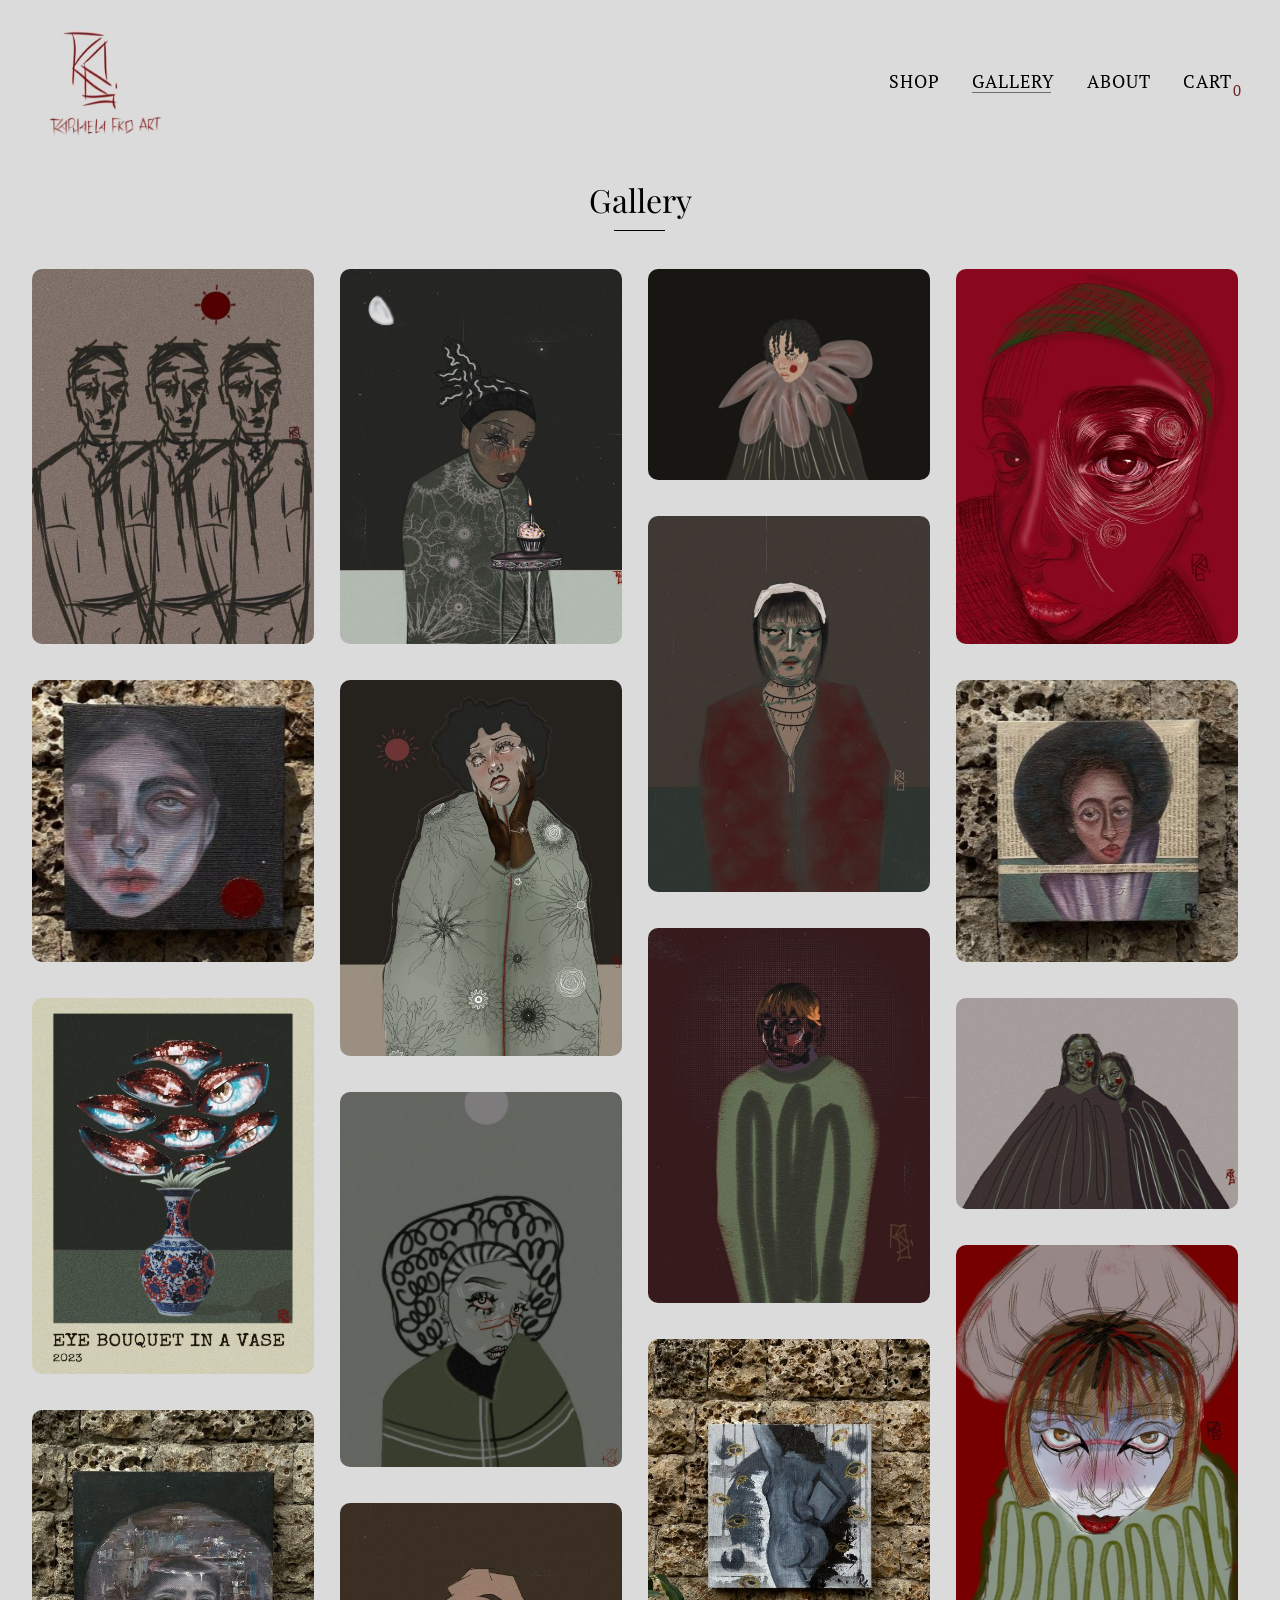
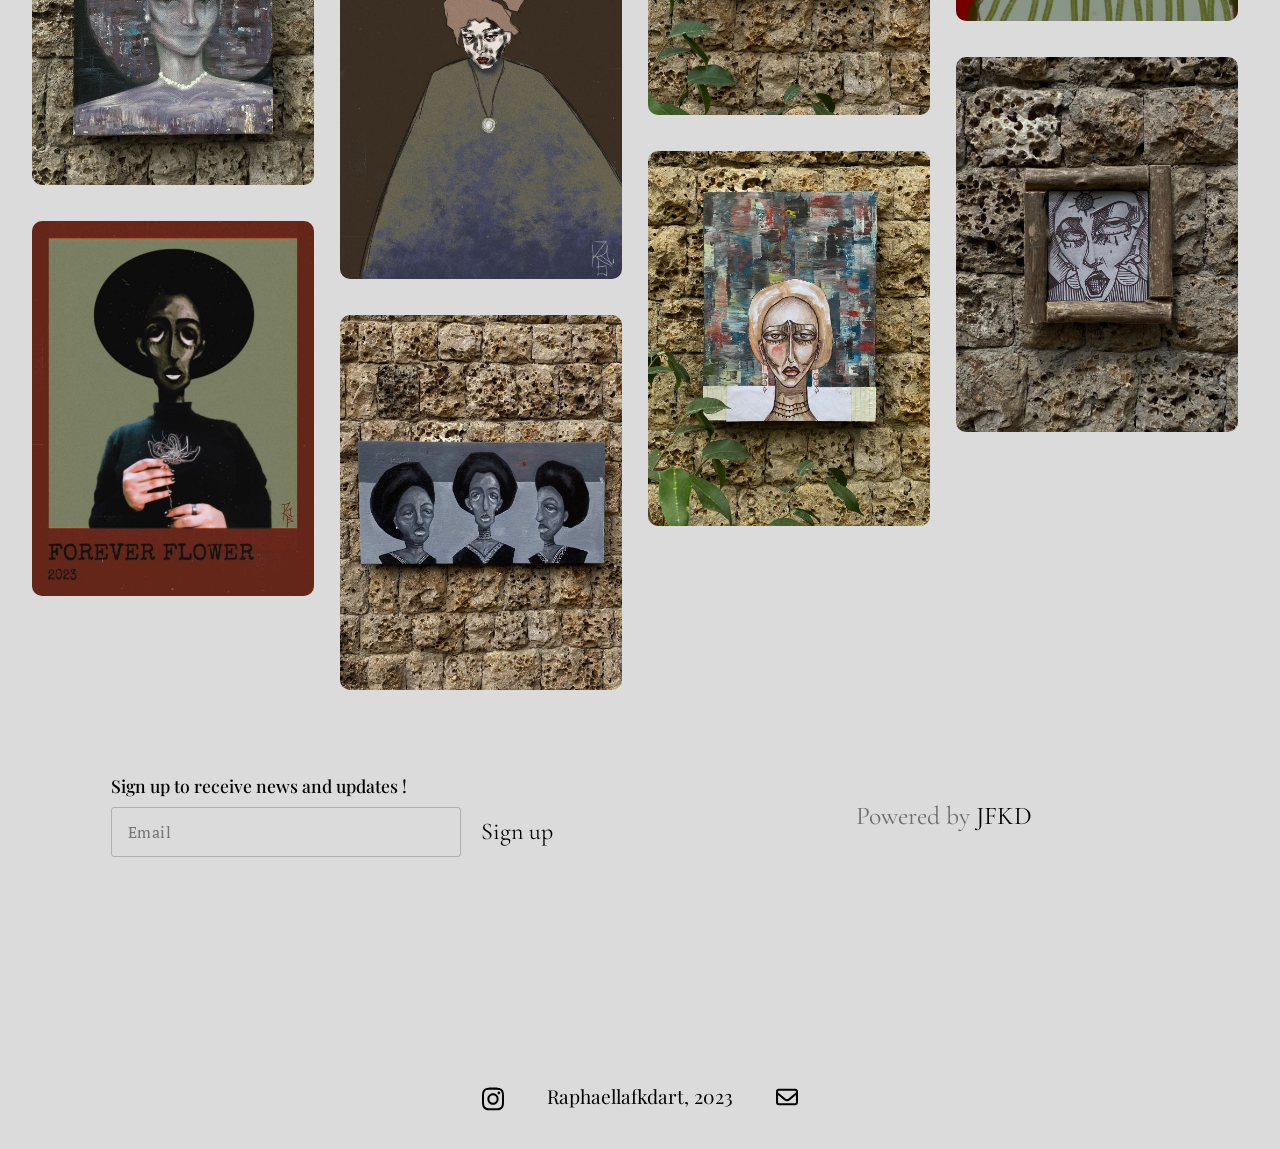
==== commit 8154b32a: "fixed some technicalities in HTML boilerplates" ====
--- a/index.html
+++ b/index.html
@@ -7,8 +7,8 @@
       name="description"
       content="Landing page where artist's works are displayed"
     />
-    <meta property="title" content="About - Raphaella Fkd Art" />
-    <meta name="author" content="Millary Developments" />
+    <meta property="title" content="Gallery - Raphaella Fkd Art" />
+    <meta name="author" content="JFKD" />
     <title>Gallery - Raphaella Fkd Art</title>
     <link rel="icon" href="img/raphaella-logo.JPEG" />
     <link rel="stylesheet" href="css/main.css" />
--- a/css/main.css
+++ b/css/main.css
@@ -60,10 +60,6 @@
 
 ::-webkit-scrollbar-thumb {
   background: rgba(0, 0, 0, 0.5);
-}
-
-body {
-  overflow-x: hidden;
 }
 
 body.covered {
@@ -93,7 +89,7 @@
 }
 
 .popup_container.blur {
-  z-index: 1000;
+  z-index: 10000;
   opacity: 1;
 }
 
@@ -448,6 +444,7 @@
   z-index: 100;
 }
 
+#navigation h1,
 #navigation h1 a {
   display: flex;
   flex-direction: column;
@@ -480,6 +477,7 @@
   position: absolute;
   bottom: -7px;
   right: -10px;
+  color: var(--BTNCOLOR);
 }
 
 /* MOBILE VERSION NAVIGATION */
@@ -551,7 +549,7 @@
   top: 0%;
   left: 0%;
   width: 100vw;
-  height: 100vh;
+  height: 105vh;
   display: grid;
   text-align: center;
   place-content: center;
@@ -673,580 +671,6 @@
   animation: lineExpand 0.8s ease;
 }
 
-/* PURCHASE PAGE */
-
-.final_page {
-  min-height: 100vh;
-}
-
-.final_page form {
-  display: flex;
-  flex-wrap: wrap;
-  justify-content: space-evenly;
-}
-
-.final_page form ol li {
-  font-family: var(--NAVIGATION_FONT);
-  font-size: 1.4rem;
-}
-
-.form_header {
-  margin: 1rem 0;
-}
-
-.form_header h2 {
-  font-family: var(--NAVIGATION_FONT);
-  font-size: 3rem;
-  font-weight: lighter;
-}
-
-.disclaimer {
-  font-family: var(--PRICE_FONT);
-  font-size: 0.8rem;
-  transform: translateY(-5px);
-  display: block;
-  color: rgba(0, 0, 0, 0.7);
-  white-space: nowrap;
-}
-
-/* ORDERED LIST SECTIONS STYLES */
-
-.divider {
-  width: 100%;
-  border: 0.1px solid rgba(0, 0, 0, 0.1);
-}
-
-/* CONTACT INFO */
-
-#contact_info {
-  margin-top: 2rem;
-}
-
-#contact_info article {
-  display: flex;
-  row-gap: 2rem;
-  column-gap: 1.5rem;
-  flex-wrap: wrap;
-  padding: 1rem 0;
-  width: 50vw;
-}
-
-#contact_info label {
-  position: relative;
-}
-
-#contact_info .input-label {
-  position: absolute;
-  bottom: 3px;
-  font-family: var(--PRICE_FONT);
-}
-
-#contact_info label section {
-  display: flex;
-  gap: 0.6rem;
-  align-items: flex-end;
-}
-
-#contact_info label input {
-  background: transparent;
-  border: none;
-  outline: none;
-  outline-color: none;
-  border-bottom: 1px solid;
-  height: 35px;
-  width: 260px;
-  font-family: var(--PRICE_FONT);
-}
-
-#phone_input div {
-  font-family: var(--NAVIGATION_FONT);
-  font-size: 1.1rem;
-}
-
-#phone_input input {
-  font-family: var(--NAVIGATION_FONT) !important;
-}
-
-#email_input svg {
-  display: block;
-}
-
-/* FORM FILLED CHECK */
-
-#enabler_check {
-  margin-top: 2rem;
-}
-
-#enabler_check label {
-  display: flex;
-  gap: 0.5rem;
-  align-items: center;
-}
-
-#enabler_check label article {
-  display: grid;
-  position: relative;
-  place-items: center;
-}
-
-#enabler_check label input {
-  appearance: none;
-  border: 1px solid rgba(0, 0, 0, 0.5);
-  border-radius: 5px;
-  height: 25px;
-  width: 25px;
-}
-
-#enabler_check label img {
-  position: absolute;
-  top: 50%;
-  left: 50%;
-  transform: translate(-50%, -50%);
-  display: none;
-}
-
-#enabler_check label img.checkedIcon {
-  display: block;
-}
-
-#enabler_check label p {
-  font-family: var(--NAVIGATION_FONT);
-  font-size: 0.9rem;
-}
-
-/* PAYMENT METHODS */
-
-#payment_method {
-  margin-top: 2rem;
-}
-
-#payment_method ul {
-  display: flex;
-  flex-wrap: wrap;
-  gap: 1rem;
-  padding: 1rem 0;
-}
-
-#payment_method ul li {
-  background: transparent;
-  border: 1px solid;
-  margin-top: 0.5rem;
-  border-radius: 5px;
-  width: 125px;
-  height: 40px;
-  font-family: var(--NAVIGATION_FONT);
-  font-weight: light;
-  color: black;
-  font-size: 1.1rem !important;
-  overflow: hidden;
-  cursor: pointer;
-  position: relative;
-  transition: all 0.6s;
-  display: grid;
-  place-content: center;
-}
-
-#payment_method ul li a:any-link {
-  position: absolute;
-  width: 100%;
-  height: 100%;
-  display: grid;
-  place-content: center;
-}
-
-#payment_method ul li::after {
-  content: "";
-  position: absolute;
-  top: 0;
-  left: -10px;
-  height: inherit;
-  width: 0;
-  background: #6a2828;
-  transform: skewX(-20deg);
-  transition: all 0.6s;
-  z-index: -1;
-}
-
-#payment_method ul li:hover {
-  color: white;
-  border: 1px solid #6a2828;
-}
-
-#payment_method ul li:hover::after {
-  width: 150px;
-}
-
-/* CONFIRMATION CARD */
-
-.final_page figure {
-  width: 30vw;
-  display: flex;
-  flex-direction: column;
-  border: 0.1px solid rgba(0, 0, 0, 0.2);
-  align-items: center;
-  position: relative;
-}
-
-.final_page figure img {
-  width: 200px;
-  margin: 1rem;
-}
-
-.purchase_item_name {
-  margin: 0.5rem;
-  font-family: var(--NAVIGATION_FONT);
-  font-size: 1.5rem;
-  text-align: center;
-}
-
-.purchase_item_name span {
-  font-size: 0.9rem;
-}
-
-.main_details {
-  display: flex;
-  justify-content: space-between;
-  padding: 0.6rem 2rem;
-}
-
-.main_details ul li {
-  margin-bottom: 0.4rem;
-}
-
-.main_details .charges li {
-  font-family: var(--NAVIGATION_FONT);
-  margin-right: 1rem;
-  font-size: 1rem;
-}
-
-.main_details .prices li {
-  font-family: var(--PRICE_FONT);
-  color: rgba(0, 0, 0, 0.7);
-  font-size: 1rem;
-}
-
-.cancel_confirm_buttons {
-  width: 100%;
-  display: flex;
-  gap: 1rem;
-  justify-content: center;
-  flex-wrap: wrap;
-  padding: 0.6rem;
-}
-
-.cancel_confirm_buttons button {
-  background: transparent;
-  border: 1px solid;
-  margin-top: 0.5rem;
-  border-radius: 5px;
-  width: 125px;
-  height: 40px;
-  display: grid;
-  place-content: center;
-  font-family: var(--NAVIGATION_FONT);
-  font-weight: light;
-  color: black;
-  font-size: 1.1rem !important;
-  overflow: hidden;
-  cursor: pointer;
-  position: relative;
-  transition: all 0.6s;
-}
-
-.cancel_confirm_buttons button::after {
-  content: "";
-  position: absolute;
-  top: 0;
-  left: -10px;
-  height: inherit;
-  width: 0;
-  background: #6a2828;
-  transform: skewX(-20deg);
-  transition: all 0.6s;
-  z-index: -1;
-}
-
-.cancel_confirm_buttons button:hover {
-  color: white;
-  border: 1px solid #6a2828;
-}
-
-.cancel_confirm_buttons button:hover::after {
-  width: 150px;
-}
-
-/* PURCHASE PAGE (LAST STEP OF PURCHASE) RESPONSIVE DESIGN*/
-
-@media screen and (max-width: 840px) {
-  .final_page form {
-    padding: 2rem;
-  }
-  .final_page figure {
-    width: 300px !important;
-  }
-}
-
-@media screen and (max-width: 775px) {
-  .final_page form {
-    gap: 4rem;
-  }
-
-  .final_page figure {
-    transform: translateY(0);
-    width: 300px;
-  }
-}
-
-@media screen and (max-width: 540px) {
-  .final_page {
-    padding: 0 2rem;
-  }
-}
-
-@media screen and (max-width: 415px) {
-  .final_page form ol li {
-    font-family: var(--NAVIGATION_FONT);
-    font-size: 1.1rem;
-  }
-
-  .form_header h2 {
-    font-family: var(--NAVIGATION_FONT);
-    font-size: 2rem;
-    font-weight: lighter;
-  }
-
-  /* ORDERED LIST SECTIONS STYLES */
-
-  /* CONTACT INFO */
-
-  #contact_info label input {
-    height: 30px;
-    width: 230px;
-    font-size: 0.9rem;
-  }
-
-  /* PAYMENT METHODS */
-
-  #payment_method ul li {
-    width: 110px;
-    height: 35px;
-    font-size: 0.9rem !important;
-  }
-
-  /* CONFIRMATION CARD */
-
-  .final_page figure img {
-    width: 50vw;
-  }
-
-  .purchase_item_name,
-  .name_collection li {
-    font-size: 1.3rem !important;
-  }
-
-  .cancel_confirm_buttons button {
-    width: 120px;
-    height: 35px;
-  }
-}
-
-@media screen and (max-width: 372px) {
-  .form_header h2 {
-    font-size: 1.7rem;
-  }
-
-  /* ORDERED LIST SECTIONS STYLES */
-
-  .final_page form {
-    padding: 1rem;
-  }
-
-  /* CONTACT INFO */
-
-  #contact_info label input {
-    height: 30px;
-    width: 210px;
-  }
-
-  /* PAYMENT METHODS */
-
-  #payment_method ul li {
-    width: 110px;
-    height: 35px;
-    font-size: 0.9rem !important;
-  }
-
-  /* CONFIRMATION CARD */
-
-  .final_page figure img {
-    width: 60vw;
-  }
-
-  .purchase_item_name,
-  .name_collection li {
-    font-size: 1.1rem !important;
-  }
-
-  .main_details ul li {
-    margin-bottom: 0.6rem;
-  }
-
-  .main_details .charges li {
-    font-size: 0.9rem;
-  }
-
-  .main_details .prices li {
-    font-size: 0.9rem;
-  }
-
-  .cancel_confirm_buttons button {
-    width: 115px;
-    height: 30px;
-    font-size: 0.9rem !important;
-  }
-}
-
-/* PAYMENT PAGE */
-
-.payment_page {
-  min-height: 100vh;
-  width: 100vw;
-  padding-top: 2rem;
-}
-
-#payment_section {
-  width: 100%;
-  display: flex;
-  justify-content: space-between;
-  flex-wrap: wrap;
-}
-
-#payment_section header {
-  padding: 0 1rem;
-  padding-top: 1rem;
-}
-
-#payment_section header h3 {
-  font-family: var(--NAVIGATION_FONT);
-  font-size: 3rem;
-  font-weight: lighter;
-}
-
-#payment_section header span {
-  font-family: var(--PRICE_FONT);
-  font-size: 0.8rem;
-  display: block;
-  transform: translateY(-11px);
-  color: rgba(0, 0, 0, 0.7);
-}
-
-#payment_section ul {
-  padding: 0 2rem;
-  list-style: circle;
-}
-
-#payment_section ol {
-  padding: 2rem;
-}
-
-#payment_section ul li,
-#payment_section ol li {
-  font-family: var(--NAVIGATION_FONT);
-  font-size: 1.2rem;
-  font-weight: lighter;
-  margin-top: 1rem;
-}
-
-#payment_section ul li.indetification span {
-  color: rgba(0, 0, 0, 0.5);
-}
-
-#payment_section article section {
-  display: flex;
-  gap: 1rem;
-  align-items: center;
-  padding: 1rem;
-}
-
-#payment_section article button {
-  background: transparent;
-  border: 1px solid;
-  margin-top: 0.5rem;
-  border-radius: 5px;
-  width: 125px;
-  height: 40px;
-  font-family: var(--NAVIGATION_FONT);
-  font-weight: light;
-  color: black;
-  font-size: 1.1rem !important;
-  overflow: hidden;
-  cursor: pointer;
-  position: relative;
-  transition: all 0.6s;
-}
-
-#payment_section article button a:any-link {
-  position: absolute;
-  width: 100%;
-  height: 100%;
-  top: 0;
-  left: 0;
-  display: grid;
-  place-content: center;
-}
-
-#payment_section article button::after {
-  content: "";
-  position: absolute;
-  top: 0;
-  left: -10px;
-  height: inherit;
-  width: 0;
-  background: #6a2828;
-  transform: skewX(-20deg);
-  transition: all 0.6s;
-  z-index: -1;
-}
-
-#payment_section article button:hover {
-  color: white;
-  border: 1px solid #6a2828;
-}
-
-#payment_section article button:hover::after {
-  width: 150px;
-}
-
-/* PAYMENT PAGE RESPONSIVE DESIGN */
-
-@media screen and (max-width: 990px) {
-  #payment_section ul li,
-  #payment_section ol li {
-    font-size: 1.1rem;
-  }
-}
-
-@media screen and (max-width: 400px) {
-  #payment_section ul li,
-  #payment_section ol li {
-    font-size: 1rem;
-  }
-}
-
-@media screen and (max-width: 368px) {
-  #payment_section ol {
-    padding: 1.2rem;
-    width: 100vw;
-  }
-}
-
-@media screen and (max-width: 340px) {
-  #payment_section ul li,
-  #payment_section ol li {
-    font-size: 0.9rem;
-  }
-}
-
 /* FOOTER STYLES */
 
 #footer_section {
@@ -1263,7 +687,8 @@
 #main_footer_content {
   display: flex;
   align-items: center;
-  width: 100vw;
+  justify-content: space-between;
+  width: 95vw;
 }
 
 .sign_up {
@@ -1347,7 +772,7 @@
   font-family: var(--PRICE_FONT);
   font-size: 1.2rem;
   font-weight: lighter;
-  width: 100vw;
+  width: 100%;
   display: flex;
   justify-content: center;
 }
@@ -1474,13 +899,17 @@
 }
 
 @media screen and (max-width: 761px) {
+  #main_footer_content {
+    width: 100vw;
+  }
+
   .sign_up form label input {
     height: 35px;
     width: 270px;
   }
 
   .sign_up form label button {
-    font-size: 1rem;
+    font-size: 0.9rem;
   }
 
   .advertisement {
--- a/css/gallery.css
+++ b/css/gallery.css
@@ -26,46 +26,43 @@
 /* GALLERY LAYOUT */
 
 .gallery ul {
-  display: flex;
-  align-items: center;
+  margin-top: 3rem;
+  width: 100%;
+  columns: 4;
+  padding: 0 2rem;
   gap: 1rem;
-  justify-content: center;
-  flex-wrap: wrap;
-  margin-top: 3rem;
-  padding: 1rem;
 }
 
 .gallery ul li {
   position: relative;
-  width: 30vw;
+  margin-bottom: 2rem;
+  border-radius: 10px;
 }
 
 .gallery ul li img {
-  position: absolute;
-  top: 0;
-  left: 0;
-  height: 100%;
-  width: 100%;
-}
-
-.gallery ul li.unclassed {
+  border-radius: 10px;
+  width: 22vw;
+  transition: all 0.3s;
+}
+
+.gallery ul li:hover img {
+  transform: scale(1.006);
+}
+
+.gallery ul li.unclassed img {
   aspect-ratio: 3 / 4;
 }
 
-.gallery ul li.smaller {
+.gallery ul li.square img {
+  aspect-ratio: 1 / 1;
+}
+
+.gallery ul li.rectangle img {
+  aspect-ratio: 9 / 16;
+}
+
+.gallery ul li.smaller img {
   aspect-ratio: 4 / 3;
-}
-
-.image_blur {
-  position: absolute;
-  height: 100%;
-  width: 100%;
-  top: 0;
-  left: 0;
-  -webkit-backdrop-filter: blur(5px);
-  backdrop-filter: blur(5px);
-  opacity: 0;
-  transition: all 0.5s;
 }
 
 .image_name {
@@ -91,15 +88,25 @@
 
 /* GALLERY ITEMS RESPONSIVE DESIGN */
 
-@media screen and (max-width: 635px) {
-  .gallery ul li {
-    width: 40vw;
-  }
-}
-
-@media screen and (max-width: 475px) {
-  .gallery ul li {
-    width: 80vw;
+@media screen and (max-width: 700px) {
+  .gallery ul {
+    columns: 3;
+    gap: 1rem;
+    padding: 0 1rem;
+  }
+
+  .gallery ul li img {
+    width: 30vw;
+  }
+}
+
+@media screen and (max-width: 500px) {
+  .gallery ul {
+    columns: 2;
+  }
+
+  .gallery ul li img {
+    width: 45vw;
   }
 }
 
@@ -115,8 +122,7 @@
   -webkit-backdrop-filter: blur(10px);
   backdrop-filter: blur(10px);
   display: flex;
-  flex-direction: column;
-  justify-content: center;
+  justify-content: space-evenly;
   align-items: center;
   z-index: -1;
   opacity: 0;
@@ -157,25 +163,49 @@
   transform: rotate(-100deg);
 }
 
+.pre_container,
+.next_container {
+  height: 40px;
+  width: 40px;
+  display: grid;
+  place-content: center;
+}
+
+.pre_container button,
+.next_container button {
+  font-family: var(--NAVIGATION_FONT);
+  font-size: 1.3rem;
+  transition: all 0.4s;
+  cursor: pointer;
+  color: var(--BTNCOLOR);
+  padding: 0.1rem 1rem;
+  border: 1px solid var(--BTNCOLOR);
+  border-radius: 2px;
+  background: rgba(255, 255, 255, 0.5);
+}
+
 .gallery_open_item {
   position: relative;
-  margin: 2rem;
-}
-
-.gallery_open_item.unclassed {
-  width: 350px;
+}
+
+.gallery_open_item.unclassed img {
+  width: 400px;
   aspect-ratio: 3 / 4;
 }
 
-.gallery_open_item.smaller {
+.gallery_open_item.square img {
+  width: 400px;
+  aspect-ratio: 1 / 1;
+}
+
+.gallery_open_item.smaller img {
   width: 500px;
   aspect-ratio: 4 / 3;
 }
 
-.gallery_open_item img {
-  position: absolute;
-  height: 100%;
-  width: 100%;
+.gallery_open_item.rectangle img {
+  width: 320px;
+  aspect-ratio: 9 / 16;
 }
 
 .gallery_open_item_name {
@@ -185,57 +215,111 @@
 }
 
 .gallery_open_item_name span {
-  font-size: 2rem;
+  font-size: 1.8rem;
   font-family: var(--DESCRIPTION_FONT);
   color: white;
   text-shadow: 5px 5px 10px rgba(0, 0, 0, 0.9);
   display: inline;
 }
 
+/* GALLERY OPEN RESPONSIVE DESIGN */
+
 @media screen and (max-width: 990px) {
-  .gallery_open_item_name span {
-    font-size: 1.4rem;
-  }
-}
-
-@media screen and (max-width: 641px) {
-  .gallery_open_item.smaller {
-    width: 400px;
-  }
-}
-
-@media screen and (max-width: 524px) {
-  .gallery_open_item.unclassed {
+  .gallery_open_item.unclassed img {
+    width: 350px;
+  }
+
+  .gallery_open_item.rectangle img {
+    width: 280px;
+  }
+}
+
+@media screen and (max-width: 780px) {
+  .gallery_open_item.smaller img {
+    width: 450px;
+  }
+}
+
+@media screen and (max-width: 706px) {
+  .gallery_open_item.smaller img {
+    width: 420px;
+  }
+}
+
+@media screen and (max-width: 680px) {
+  .gallery_open#smaller {
+    flex-direction: column;
+  }
+}
+
+@media screen and (max-width: 660px) {
+  .gallery_open_item.square img {
+    width: 350px;
+  }
+}
+
+@media screen and (max-width: 620px) {
+  .gallery_open#square {
+    flex-direction: column;
+  }
+}
+
+@media screen and (max-width: 625px) {
+  .gallery_open_item.unclassed img {
     width: 300px;
   }
 }
 
+@media screen and (max-width: 530px) {
+  .gallery_open#unclassed {
+    flex-direction: column;
+  }
+}
+
+@media screen and (max-width: 550px) {
+  .gallery_open_item.unclassed img {
+    width: 270px;
+  }
+}
+
+@media screen and (max-width: 535px) {
+  .gallery_open_item.rectangle img {
+    width: 230px;
+  }
+}
+
+@media screen and (max-width: 505px) {
+  .gallery_open#rectangle {
+    flex-direction: column;
+  }
+}
+
 @media screen and (max-width: 490px) {
-  .gallery_open_item.smaller {
+  .gallery_open.active.rectangle img {
+    width: 220px;
+  }
+}
+
+@media screen and (max-width: 440px) {
+  .gallery_open_item.smaller img {
+    width: 380px;
+  }
+}
+
+@media screen and (max-width: 392px) {
+  .gallery_open_item.smaller img {
+    width: 340px;
+  }
+}
+
+@media screen and (max-width: 370px) {
+  .gallery_open_item.square img {
     width: 300px;
   }
 }
 
-@media screen and (max-width: 380px) {
-  .gallery_open_item.unclassed {
-    width: 250px;
-  }
-}
-
-@media screen and (max-width: 356px) {
-  .gallery_open_item.smaller {
-    width: 250px;
-  }
-}
-
-@media screen and (max-width: 844px) and (orientation: landscape) {
-  .gallery_open_item.unclassed {
-    aspect-ratio: 3 / 4;
-    width: 30vw;
-  }
-
-  .gallery_open_item.smaller {
-    aspect-ratio: 4 / 3;
-    width: 40vw;
-  }
-}
+@media screen and (max-width: 345px) {
+  .gallery_open_item.smaller img {
+    width: 310px;
+  }
+}
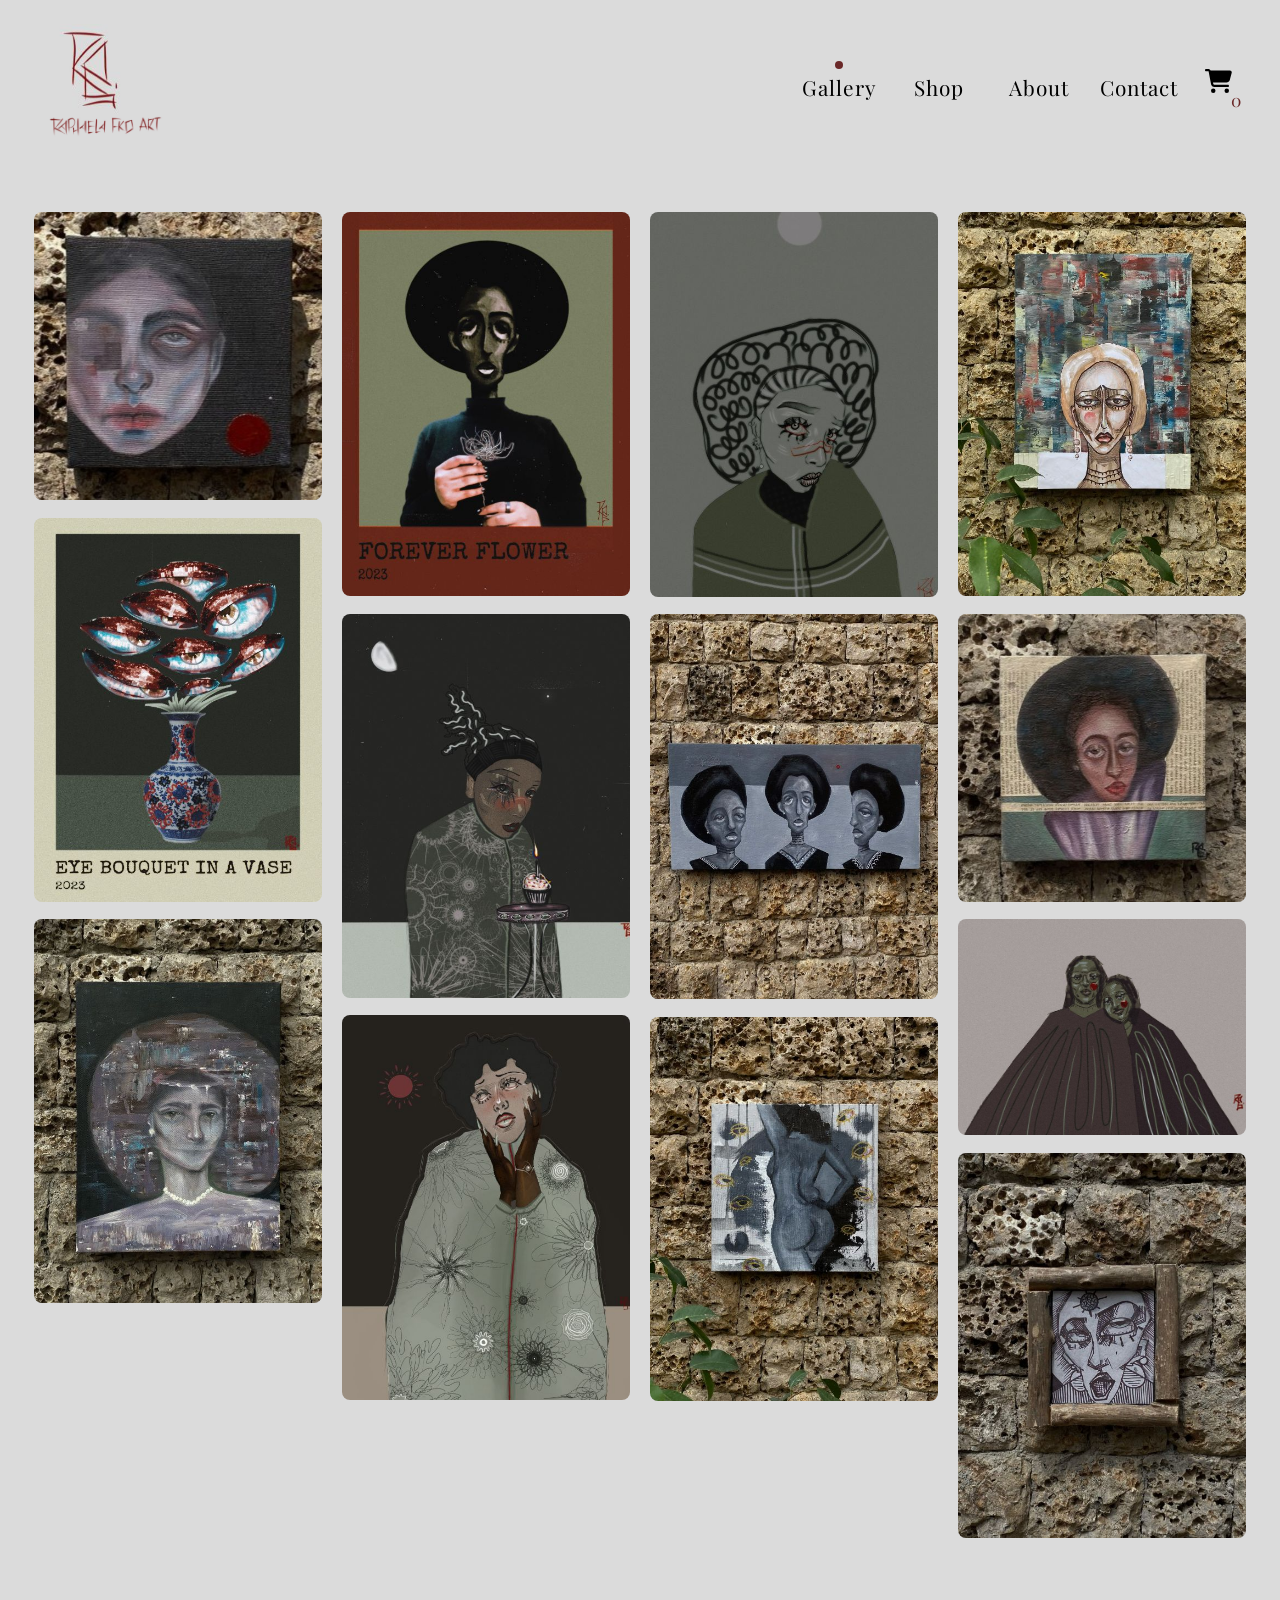
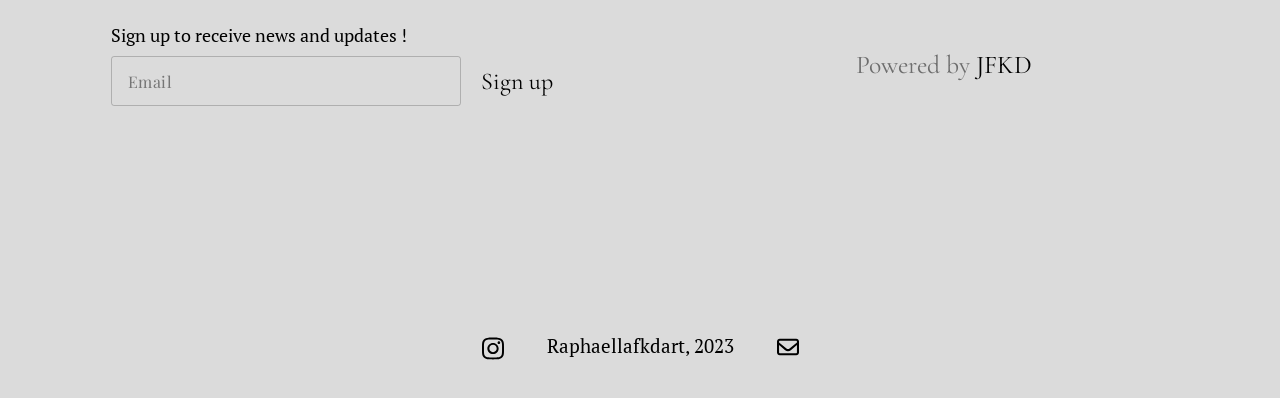
==== commit af2382b1: "committed" ====
--- a/index.html
+++ b/index.html
@@ -13,13 +13,13 @@
     <link rel="icon" href="img/raphaella-logo.JPEG" />
     <link rel="stylesheet" href="css/main.css" />
     <link rel="stylesheet" href="css/gallery.css" />
-    <script defer src="js/script.js"></script>
+    <script defer src="js/main.js"></script>
     <script defer src="js/gallery.js"></script>
   </head>
   <body>
     <nav id="navigation">
       <h1 class="logo">
-        <a href="index.html" aria-label="Link to home page"
+        <a href="index.html" aria-label="link to gallery"
           ><img width="90px" src="img/raphaella-logo.JPEG" alt="company_logo" />
           <img
             width="115px"
@@ -29,75 +29,44 @@
         </a>
       </h1>
       <ul class="nav-elements">
-        <li>Shop</li>
-        <li>
-          <a href="index.html" aria-label="link to home page">Gallery</a>
+        <li class="page">
+          <a href="index.html" aria-label="link to gallery">Gallery</a>
+          <div class="indicator"></div>
+        </li>
+        <li>
+          <a href="shop.html" aria-label="link to shop">Shop</a>
+          <div class="indicator"></div>
         </li>
         <li>
           <a href="about.html" aria-label="link to about page">About</a>
-        </li>
-        <li>
-          <a href="cart.html" aria-label="shopping cart link">Cart</a>
-          <sub class="cart_amount"></sub>
-        </li>
-      </ul>
-      <section id="main_nav_mobile">
-        <a class="cart_icon" href="cart.html" aria-label="shopping cart link">
-          <svg
-            xmlns="http://www.w3.org/2000/svg"
-            height="1.5rem"
-            viewBox="0 0 576 512"
+          <div class="indicator"></div>
+        </li>
+        <li>
+          <a href="contact.html">Contact</a>
+          <div class="indicator"></div>
+        </li>
+        <li>
+          <a
+            class="cart_icon"
+            href="cart.html"
+            aria-label="link to shopping cart"
           >
-            <path
-              d="M0 24C0 10.7 10.7 0 24 0H69.5c22 0 41.5 12.8 50.6 32h411c26.3 0 45.5 25 38.6 50.4l-41 152.3c-8.5 31.4-37 53.3-69.5 53.3H170.7l5.4 28.5c2.2 11.3 12.1 19.5 23.6 19.5H488c13.3 0 24 10.7 24 24s-10.7 24-24 24H199.7c-34.6 0-64.3-24.6-70.7-58.5L77.4 54.5c-.7-3.8-4-6.5-7.9-6.5H24C10.7 48 0 37.3 0 24zM128 464a48 48 0 1 1 96 0 48 48 0 1 1 -96 0zm336-48a48 48 0 1 1 0 96 48 48 0 1 1 0-96z"
-            />
-          </svg>
-          <sub class="cart_amount"></sub>
-        </a>
-        <div class="side_bar_container">
-          <div class="side_bar_icon_container">
-            <div class="side_bar_icon"></div>
-          </div>
-          <div class="side_bar_close_container">
-            <div class="side_bar_close"></div>
-          </div>
-        </div>
-      </section>
-      <ul class="side_bar_elements">
-        <li>
-          <a href="originals.html" aria-label="link to original arts shop"
-            >Originals</a
-          >
-        </li>
-        <li>
-          <a href="prints.html" aria-label="link to print arts shop">Prints</a>
-        </li>
-        <li><a href="index.html" aria-label="link to home page">Gallery</a></li>
-        <li>
-          <a href="about.html" aria-label="link to about page">About</a>
+            <svg
+              xmlns="http://www.w3.org/2000/svg"
+              height="1.5rem"
+              viewBox="0 0 576 512"
+            >
+              <path
+                d="M0 24C0 10.7 10.7 0 24 0H69.5c22 0 41.5 12.8 50.6 32h411c26.3 0 45.5 25 38.6 50.4l-41 152.3c-8.5 31.4-37 53.3-69.5 53.3H170.7l5.4 28.5c2.2 11.3 12.1 19.5 23.6 19.5H488c13.3 0 24 10.7 24 24s-10.7 24-24 24H199.7c-34.6 0-64.3-24.6-70.7-58.5L77.4 54.5c-.7-3.8-4-6.5-7.9-6.5H24C10.7 48 0 37.3 0 24zM128 464a48 48 0 1 1 96 0 48 48 0 1 1 -96 0zm336-48a48 48 0 1 1 0 96 48 48 0 1 1 0-96z"
+              />
+            </svg>
+            <sub class="cart_amount"></sub>
+            <div class="indicator"></div>
+          </a>
         </li>
       </ul>
     </nav>
     <div class="popup_container">
-      <section class="shopping-option_popup shop_popup">
-        <button class="back_btn">Back</button>
-        <header>
-          <h3>Shop</h3>
-          <div class="styler"></div>
-        </header>
-        <ul>
-          <li>
-            <a href="originals.html" aria-label="link to original arts shop"
-              >Originals</a
-            >
-          </li>
-          <li>
-            <a href="prints.html" aria-label="link to print arts shop"
-              >Prints</a
-            >
-          </li>
-        </ul>
-      </section>
       <!-- FOOTER SIGN UP POPUPS -->
       <section class="shopping-option_popup success_popup_footer">
         <header>
@@ -118,10 +87,10 @@
         <div class="indication"></div>
       </section>
     </div>
+
+    <!-- MAIN CONTENT -->
+
     <main id="main-content">
-      <header>
-        <h2>Gallery</h2>
-      </header>
       <section class="gallery">
         <ul></ul>
       </section>
--- a/css/main.css
+++ b/css/main.css
@@ -7,9 +7,9 @@
 :root {
   --BACKGROUND: #dbdbdb;
   --BTNCOLOR: #6a2828;
-  --NAVIGATION_FONT: "PT Serif", serif;
-  --PRICE_FONT: "Playfair Display", serif;
-  --DESCRIPTION_FONT: "Cormorant Garamond", serif;
+  --NAVIGATION_FONT: "Playfair Display";
+  --PRICE_FONT: "PT serif";
+  --DESCRIPTION_FONT: "Cormorant Garamond";
 }
 
 /* RESET */
@@ -452,9 +452,7 @@
 
 .nav-elements {
   display: flex;
-  gap: 2rem;
-  text-transform: uppercase;
-  font-size: 1.1rem;
+  font-size: 1.3rem;
   position: relative;
 }
 
@@ -462,153 +460,50 @@
   position: relative;
 }
 
-.nav-elements li::before {
-  content: "";
-  position: absolute;
-  height: 0.5px;
-  width: 95%;
-  transform: scaleX(0);
-  background: rgba(0, 0, 0, 0.5);
-  bottom: 0;
-  transition: all 0.3s;
+.nav-elements li .indicator {
+  height: 8px;
+  width: 8px;
+  border-radius: 5px;
+  background: transparent;
+  transition: all 0.3s ease;
+}
+
+.nav-elements li:not(:last-child) {
+  width: 100px;
+  display: flex;
+  gap: 0.2rem;
+  align-items: center;
+  flex-direction: column-reverse;
+}
+
+.nav-elements li.page .indicator {
+  background: var(--BTNCOLOR);
+}
+
+.nav-elements li:hover .indicator {
+  background: var(--BTNCOLOR);
+}
+
+.nav-elements li:not(.page):hover a:any-link {
+  opacity: 0.7;
+}
+
+.cart_icon {
+  margin-left: 1rem;
+  display: flex;
+  align-items: center;
+  flex-direction: column-reverse;
+}
+
+.cart_icon .indicator {
+  opacity: 0;
 }
 
 .cart_amount {
   position: absolute;
-  bottom: -7px;
+  bottom: -10px;
   right: -10px;
   color: var(--BTNCOLOR);
-}
-
-/* MOBILE VERSION NAVIGATION */
-
-#main_nav_mobile {
-  display: none;
-  gap: 2rem;
-  align-items: center;
-}
-
-.side_bar_container {
-  width: 30px;
-  height: 30px;
-  display: flex;
-}
-
-.side_bar_icon_container,
-.side_bar_close_container {
-  justify-self: center;
-  align-self: center;
-  height: 30px;
-  width: 30px;
-  display: grid;
-  place-items: center;
-  cursor: pointer;
-  z-index: 100;
-}
-
-.side_bar_close_container {
-  width: 60px;
-}
-
-.side_bar_icon {
-  width: 25px;
-  height: 1px;
-  background: black;
-  position: relative;
-}
-
-.side_bar_icon.disappear {
-  display: none;
-}
-
-.side_bar_icon::before,
-.side_bar_icon::after {
-  content: "";
-  position: absolute;
-  height: 1px;
-  background: inherit;
-  width: 30px;
-  right: 0;
-}
-
-.side_bar_icon::before {
-  top: -10px;
-}
-
-.side_bar_icon::after {
-  bottom: -10px;
-}
-
-.cart_icon {
-  display: block;
-  position: relative;
-}
-
-.side_bar_elements {
-  position: fixed;
-  top: 0%;
-  left: 0%;
-  width: 100vw;
-  height: 105vh;
-  display: grid;
-  text-align: center;
-  place-content: center;
-  gap: 2rem;
-  right: 0;
-  padding: 1.5rem 0;
-  font-size: 1.2rem;
-  opacity: 0;
-  transition: all 0.4s ease;
-  background: var(--BACKGROUND);
-  z-index: -1;
-  padding-top: 5rem;
-}
-
-.side_bar_elements.active {
-  opacity: 1;
-  z-index: 10;
-}
-
-/* SIDE BAR CLOSE ICON */
-
-.side_bar_close {
-  width: 30px;
-  height: 1px;
-  background: black;
-  position: relative;
-  transform: rotate(50deg);
-  display: none;
-}
-
-.side_bar_close.active {
-  display: block;
-}
-
-.side_bar_close::after {
-  content: "";
-  position: absolute;
-  height: 1px;
-  width: inherit;
-  background: inherit;
-  transform: rotate(-100deg);
-}
-
-/* NAVIGATION BAR RESPONSIVE DESIGN */
-
-@media screen and (max-width: 990px) {
-  #navigation {
-    padding: 4rem 1rem;
-  }
-}
-
-@media screen and (max-width: 538px) {
-  .nav-elements {
-    display: none;
-  }
-
-  #main_nav_mobile {
-    display: flex;
-  }
 }
 
 /* MAIN CONTENT STYLES */
@@ -655,7 +550,7 @@
 .shopping-cart h2 {
   font-family: var(--PRICE_FONT);
   font-weight: lighter;
-  font-size: 2rem;
+  font-size: 3rem;
   position: relative;
 }
 
--- a/css/gallery.css
+++ b/css/gallery.css
@@ -1,28 +1,3 @@
-/* NAVIGATION ELEMENTS STYLES */
-
-.nav-elements li:nth-child(2)::before {
-  transform: scaleX(1);
-}
-
-.nav-elements li:hover::before {
-  transform: scaleX(1);
-}
-
-/* GALLERY STYLES */
-
-#main-content h2::before {
-  transform: translateX(25px);
-}
-
-@keyframes lineExpand {
-  from {
-    transform: translateX(25px) scaleX(0);
-  }
-  to {
-    transform: translateX(25px) scaleX(1);
-  }
-}
-
 /* GALLERY LAYOUT */
 
 .gallery ul {
@@ -30,39 +5,23 @@
   width: 100%;
   columns: 4;
   padding: 0 2rem;
-  gap: 1rem;
 }
 
 .gallery ul li {
   position: relative;
-  margin-bottom: 2rem;
   border-radius: 10px;
+  margin-bottom: 0.6rem;
 }
 
 .gallery ul li img {
+  border: 2px solid transparent;
   border-radius: 10px;
-  width: 22vw;
   transition: all 0.3s;
+  width: 100%;
 }
 
 .gallery ul li:hover img {
-  transform: scale(1.006);
-}
-
-.gallery ul li.unclassed img {
-  aspect-ratio: 3 / 4;
-}
-
-.gallery ul li.square img {
-  aspect-ratio: 1 / 1;
-}
-
-.gallery ul li.rectangle img {
-  aspect-ratio: 9 / 16;
-}
-
-.gallery ul li.smaller img {
-  aspect-ratio: 4 / 3;
+  border: 2px solid var(--BTNCOLOR);
 }
 
 .image_name {
@@ -79,35 +38,6 @@
 
 .image_name span {
   font-size: 1.2rem;
-}
-
-.gallery ul li.active .image_blur,
-.gallery ul li.active .image_name {
-  opacity: 1;
-}
-
-/* GALLERY ITEMS RESPONSIVE DESIGN */
-
-@media screen and (max-width: 700px) {
-  .gallery ul {
-    columns: 3;
-    gap: 1rem;
-    padding: 0 1rem;
-  }
-
-  .gallery ul li img {
-    width: 30vw;
-  }
-}
-
-@media screen and (max-width: 500px) {
-  .gallery ul {
-    columns: 2;
-  }
-
-  .gallery ul li img {
-    width: 45vw;
-  }
 }
 
 /* GALLERY OPENED BACKGROUND */
@@ -163,163 +93,39 @@
   transform: rotate(-100deg);
 }
 
-.pre_container,
-.next_container {
-  height: 40px;
-  width: 40px;
+.gallery_open button {
+  font-family: var(--NAVIGATION_FONT);
+  font-size: 1.3rem;
+  width: 150px;
+  height: 50px;
+  cursor: pointer;
+  color: var(--BTNCOLOR);
+  border: 1px solid var(--BTNCOLOR);
+  border-radius: 5px;
+  background: var(--BACKGROUND);
+}
+
+.gallery_open_item {
+  position: relative;
+  flex-basis: calc(100% / 1.5);
   display: grid;
   place-content: center;
 }
 
-.pre_container button,
-.next_container button {
-  font-family: var(--NAVIGATION_FONT);
-  font-size: 1.3rem;
-  transition: all 0.4s;
-  cursor: pointer;
-  color: var(--BTNCOLOR);
-  padding: 0.1rem 1rem;
-  border: 1px solid var(--BTNCOLOR);
-  border-radius: 2px;
-  background: rgba(255, 255, 255, 0.5);
-}
-
-.gallery_open_item {
-  position: relative;
-}
-
-.gallery_open_item.unclassed img {
-  width: 400px;
-  aspect-ratio: 3 / 4;
-}
-
-.gallery_open_item.square img {
-  width: 400px;
-  aspect-ratio: 1 / 1;
-}
-
-.gallery_open_item.smaller img {
-  width: 500px;
-  aspect-ratio: 4 / 3;
-}
-
-.gallery_open_item.rectangle img {
-  width: 320px;
-  aspect-ratio: 9 / 16;
+.gallery_open_item img {
+  height: 500px;
+  border-radius: 10px;
+  object-fit: fill;
+  box-shadow: 0 0 10px rgba(255, 255, 255, 0.3);
 }
 
 .gallery_open_item_name {
   position: absolute;
-  top: 10px;
-  left: 10px;
-}
-
-.gallery_open_item_name span {
+  top: 50%;
+  left: 50%;
+  transform: translate(-50%, -50%);
   font-size: 1.8rem;
   font-family: var(--DESCRIPTION_FONT);
-  color: white;
+  color: rgba(255, 255, 255, 0.8);
   text-shadow: 5px 5px 10px rgba(0, 0, 0, 0.9);
-  display: inline;
 }
-
-/* GALLERY OPEN RESPONSIVE DESIGN */
-
-@media screen and (max-width: 990px) {
-  .gallery_open_item.unclassed img {
-    width: 350px;
-  }
-
-  .gallery_open_item.rectangle img {
-    width: 280px;
-  }
-}
-
-@media screen and (max-width: 780px) {
-  .gallery_open_item.smaller img {
-    width: 450px;
-  }
-}
-
-@media screen and (max-width: 706px) {
-  .gallery_open_item.smaller img {
-    width: 420px;
-  }
-}
-
-@media screen and (max-width: 680px) {
-  .gallery_open#smaller {
-    flex-direction: column;
-  }
-}
-
-@media screen and (max-width: 660px) {
-  .gallery_open_item.square img {
-    width: 350px;
-  }
-}
-
-@media screen and (max-width: 620px) {
-  .gallery_open#square {
-    flex-direction: column;
-  }
-}
-
-@media screen and (max-width: 625px) {
-  .gallery_open_item.unclassed img {
-    width: 300px;
-  }
-}
-
-@media screen and (max-width: 530px) {
-  .gallery_open#unclassed {
-    flex-direction: column;
-  }
-}
-
-@media screen and (max-width: 550px) {
-  .gallery_open_item.unclassed img {
-    width: 270px;
-  }
-}
-
-@media screen and (max-width: 535px) {
-  .gallery_open_item.rectangle img {
-    width: 230px;
-  }
-}
-
-@media screen and (max-width: 505px) {
-  .gallery_open#rectangle {
-    flex-direction: column;
-  }
-}
-
-@media screen and (max-width: 490px) {
-  .gallery_open.active.rectangle img {
-    width: 220px;
-  }
-}
-
-@media screen and (max-width: 440px) {
-  .gallery_open_item.smaller img {
-    width: 380px;
-  }
-}
-
-@media screen and (max-width: 392px) {
-  .gallery_open_item.smaller img {
-    width: 340px;
-  }
-}
-
-@media screen and (max-width: 370px) {
-  .gallery_open_item.square img {
-    width: 300px;
-  }
-}
-
-@media screen and (max-width: 345px) {
-  .gallery_open_item.smaller img {
-    width: 310px;
-  }
-}
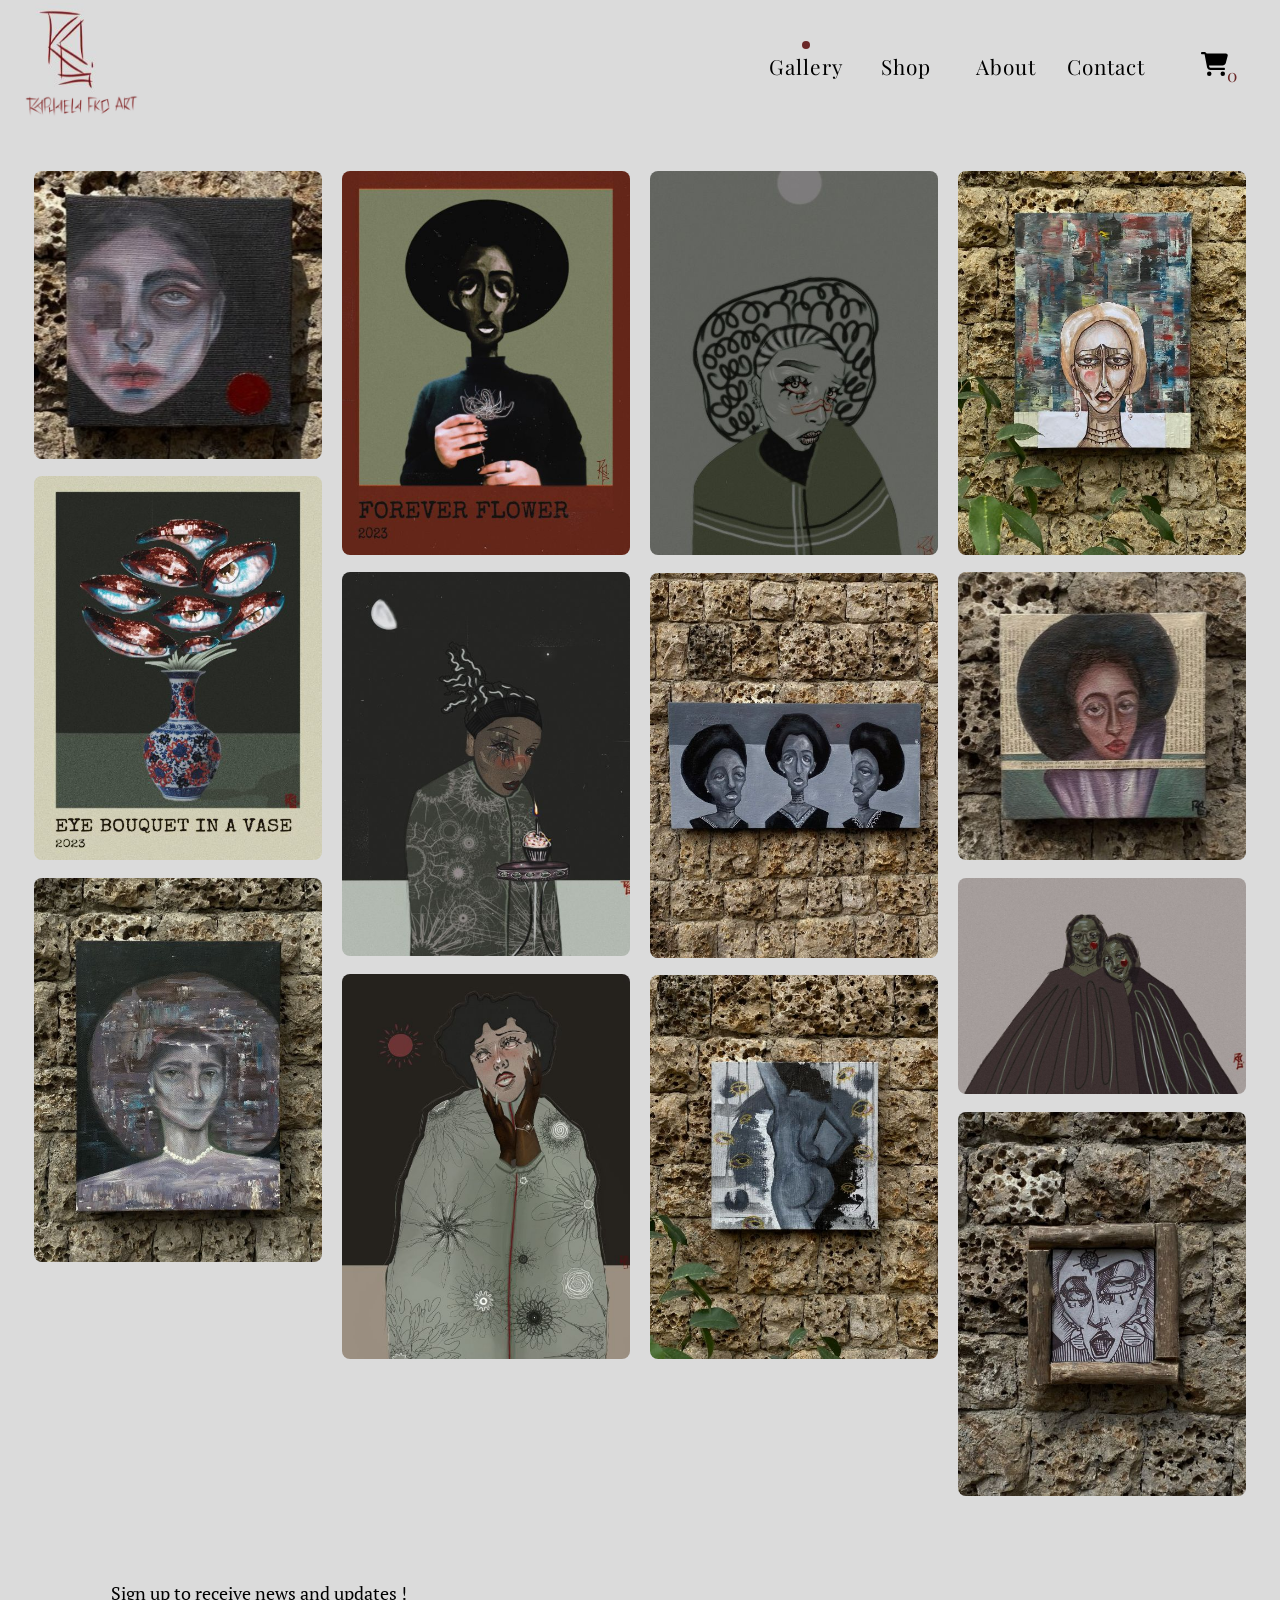
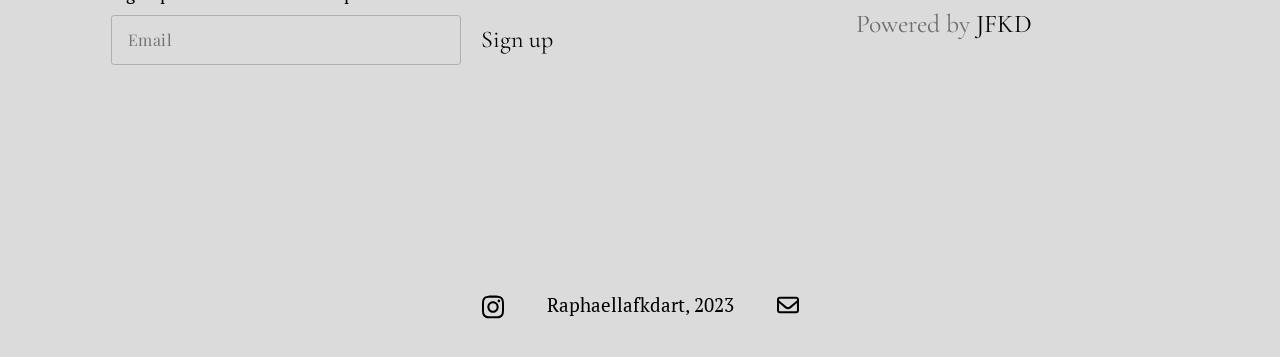
==== commit 49595840: "committed" ====
--- a/index.html
+++ b/index.html
@@ -45,7 +45,7 @@
           <a href="contact.html">Contact</a>
           <div class="indicator"></div>
         </li>
-        <li>
+        <li class="cart-li">
           <a
             class="cart_icon"
             href="cart.html"
@@ -64,8 +64,29 @@
             <div class="indicator"></div>
           </a>
         </li>
+        <li class="drop-icon">
+          <span></span>
+        </li>
       </ul>
     </nav>
+    <ul class="side-bar-elements">
+      <li>
+        <a href="index.html" aria-label="link to gallery">Gallery</a>
+        <div class="indicator"></div>
+      </li>
+      <li>
+        <a href="shop.html" aria-label="link to shop">Shop</a>
+        <div class="indicator"></div>
+      </li>
+      <li>
+        <a href="about.html" aria-label="link to about page">About</a>
+        <div class="indicator"></div>
+      </li>
+      <li>
+        <a href="contact.html">Contact</a>
+        <div class="indicator"></div>
+      </li>
+    </ul>
     <div class="popup_container">
       <!-- FOOTER SIGN UP POPUPS -->
       <section class="shopping-option_popup success_popup_footer">
--- a/css/main.css
+++ b/css/main.css
@@ -142,6 +142,8 @@
   opacity: 0;
   z-index: -1;
   transition: all 0.3s;
+  border: 1px solid rgba(0, 0, 0, 0.2);
+  border-radius: 5px;
   box-shadow: -5px -5px 10px rgba(0, 0, 0, 0.1);
 }
 
@@ -432,28 +434,27 @@
   display: flex;
   align-items: center;
   max-width: 100vw;
-  height: 18vh;
   justify-content: space-between;
-  padding: 3rem;
+  padding: 1rem;
   font-weight: light;
   letter-spacing: 1px;
   font-family: var(--NAVIGATION_FONT);
-}
-
-#navigation h1 {
-  z-index: 100;
+  padding: 0.2rem 1.5rem;
 }
 
 #navigation h1,
 #navigation h1 a {
   display: flex;
   flex-direction: column;
+  z-index: 100;
 }
 
 .nav-elements {
   display: flex;
+  align-items: center;
   font-size: 1.3rem;
   position: relative;
+  z-index: 100;
 }
 
 .nav-elements li {
@@ -493,6 +494,7 @@
   display: flex;
   align-items: center;
   flex-direction: column-reverse;
+  position: relative;
 }
 
 .cart_icon .indicator {
@@ -504,6 +506,142 @@
   bottom: -10px;
   right: -10px;
   color: var(--BTNCOLOR);
+}
+
+.nav-elements li.drop-icon {
+  display: none !important;
+}
+
+.side-bar-elements {
+  display: none;
+}
+
+@media screen and (max-width: 800px) {
+  .nav-elements {
+    font-size: 1.15rem;
+  }
+
+  .nav-elements li:not(:last-child) {
+    width: 80px;
+  }
+}
+
+@media screen and (max-width: 650px) {
+  #navigation h1 a img {
+    width: 75px;
+  }
+
+  .nav-elements li:not(.cart-li, .drop-icon) {
+    display: none;
+  }
+
+  .nav-elements li.drop-icon {
+    display: grid !important;
+    place-content: center;
+    height: 40px;
+    width: 40px;
+  }
+
+  .nav-elements li.drop-icon.active {
+    animation: dropSpin 0.7s ease;
+  }
+
+  @keyframes dropSpin {
+    from {
+      transform: rotate(0deg);
+    }
+
+    to {
+      transform: rotate(-360deg);
+    }
+  }
+
+  .nav-elements li.drop-icon span {
+    width: 30px;
+    height: 1.5px;
+    background: black;
+    position: relative;
+    transition: all 0.3s ease;
+  }
+
+  .nav-elements li.drop-icon span::before,
+  .nav-elements li.drop-icon span::after {
+    content: "";
+    position: absolute;
+    left: 0;
+    background: black;
+    height: inherit;
+    width: 100%;
+    transition: all 0.3s ease;
+  }
+
+  .nav-elements li.drop-icon span::before {
+    top: -10px;
+  }
+
+  .nav-elements li.drop-icon span::after {
+    bottom: -10px;
+  }
+
+  .nav-elements li.drop-icon.active span {
+    background: transparent;
+  }
+
+  .nav-elements li.drop-icon.active span::before {
+    top: 0;
+    transform: rotate(-45deg);
+  }
+
+  .nav-elements li.drop-icon.active span::after {
+    bottom: 0;
+    transform: rotate(45deg);
+  }
+
+  .side-bar-elements {
+    position: absolute;
+    top: 0;
+    left: 0;
+    display: flex;
+    justify-content: center;
+    flex-direction: column;
+    height: 100%;
+    width: 100%;
+    background: var(--BACKGROUND);
+    padding: 0 1.5rem;
+    opacity: 0;
+    z-index: -1;
+    transition: all 0.3s ease;
+    transform: translateX(-5px);
+  }
+
+  .side-bar-elements.active {
+    opacity: 1;
+    z-index: 10;
+    transform: translateX(0);
+  }
+
+  .side-bar-elements li {
+    position: relative;
+    height: 60px;
+    width: 100%;
+    border-bottom: 1px solid rgba(0, 0, 0, 0.2);
+  }
+
+  .side-bar-elements li:first-child {
+    border-top: 1px solid rgba(0, 0, 0, 0.2);
+  }
+
+  .side-bar-elements li a:any-link {
+    position: absolute;
+    top: 0;
+    left: 0;
+    display: grid;
+    place-content: center;
+    width: 100%;
+    height: 100%;
+    font-family: var(--NAVIGATION_FONT);
+    font-size: 1.2rem;
+  }
 }
 
 /* MAIN CONTENT STYLES */
@@ -564,6 +702,13 @@
   bottom: -10px;
   transition: all 0.3s;
   animation: lineExpand 0.8s ease;
+}
+
+@media screen and (max-width: 560px) {
+  #main-content header h2,
+  .shopping-cart header h2 {
+    font-size: 2rem;
+  }
 }
 
 /* FOOTER STYLES */
--- a/css/gallery.css
+++ b/css/gallery.css
@@ -74,6 +74,10 @@
   place-content: center;
   margin: 1rem;
   cursor: pointer;
+  z-index: 10;
+  background: var(--BACKGROUND);
+  border-radius: 50%;
+  border: 1px solid var(--BTNCOLOR);
 }
 
 .gallery_close_btn {
@@ -129,3 +133,76 @@
   color: rgba(255, 255, 255, 0.8);
   text-shadow: 5px 5px 10px rgba(0, 0, 0, 0.9);
 }
+
+@media screen and (max-width: 670px) {
+  .gallery ul {
+    columns: 3;
+    padding: 0 1.5rem;
+  }
+}
+
+@media screen and (max-width: 500px) {
+  .gallery ul {
+    columns: 2;
+  }
+}
+
+@media screen and (max-width: 400px) {
+  .gallery ul {
+    padding: 0 0.5rem;
+  }
+
+  .gallery ul li {
+    margin-bottom: 0;
+  }
+}
+
+/* GALLERY OPEN RESPONSIVE DESIGN */
+
+@media screen and (max-width: 990px) {
+  .gallery_open button {
+    font-size: 1.1rem;
+    width: 120px;
+    height: 45px;
+    border-radius: 3px;
+  }
+
+  .gallery_open_item {
+    flex-basis: calc(100% / 2);
+    border: 1px solid;
+  }
+
+  .gallery_open_item img {
+    height: 350px;
+  }
+}
+
+@media screen and (max-width: 780px) {
+  .gallery_open button {
+    position: absolute;
+    top: 10px;
+    left: 10px;
+    z-index: 10;
+  }
+
+  .gallery_open button:last-child {
+    transform: translateX(120%);
+  }
+}
+
+@media screen and (max-width: 490px) {
+  .gallery_open_item {
+    flex-basis: 95%;
+  }
+
+  .gallery_open_item img {
+    width: 100%;
+    height: unset;
+  }
+}
+
+@media screen and (max-width: 350px) {
+  .gallery_open button {
+    width: 100px;
+  }
+}
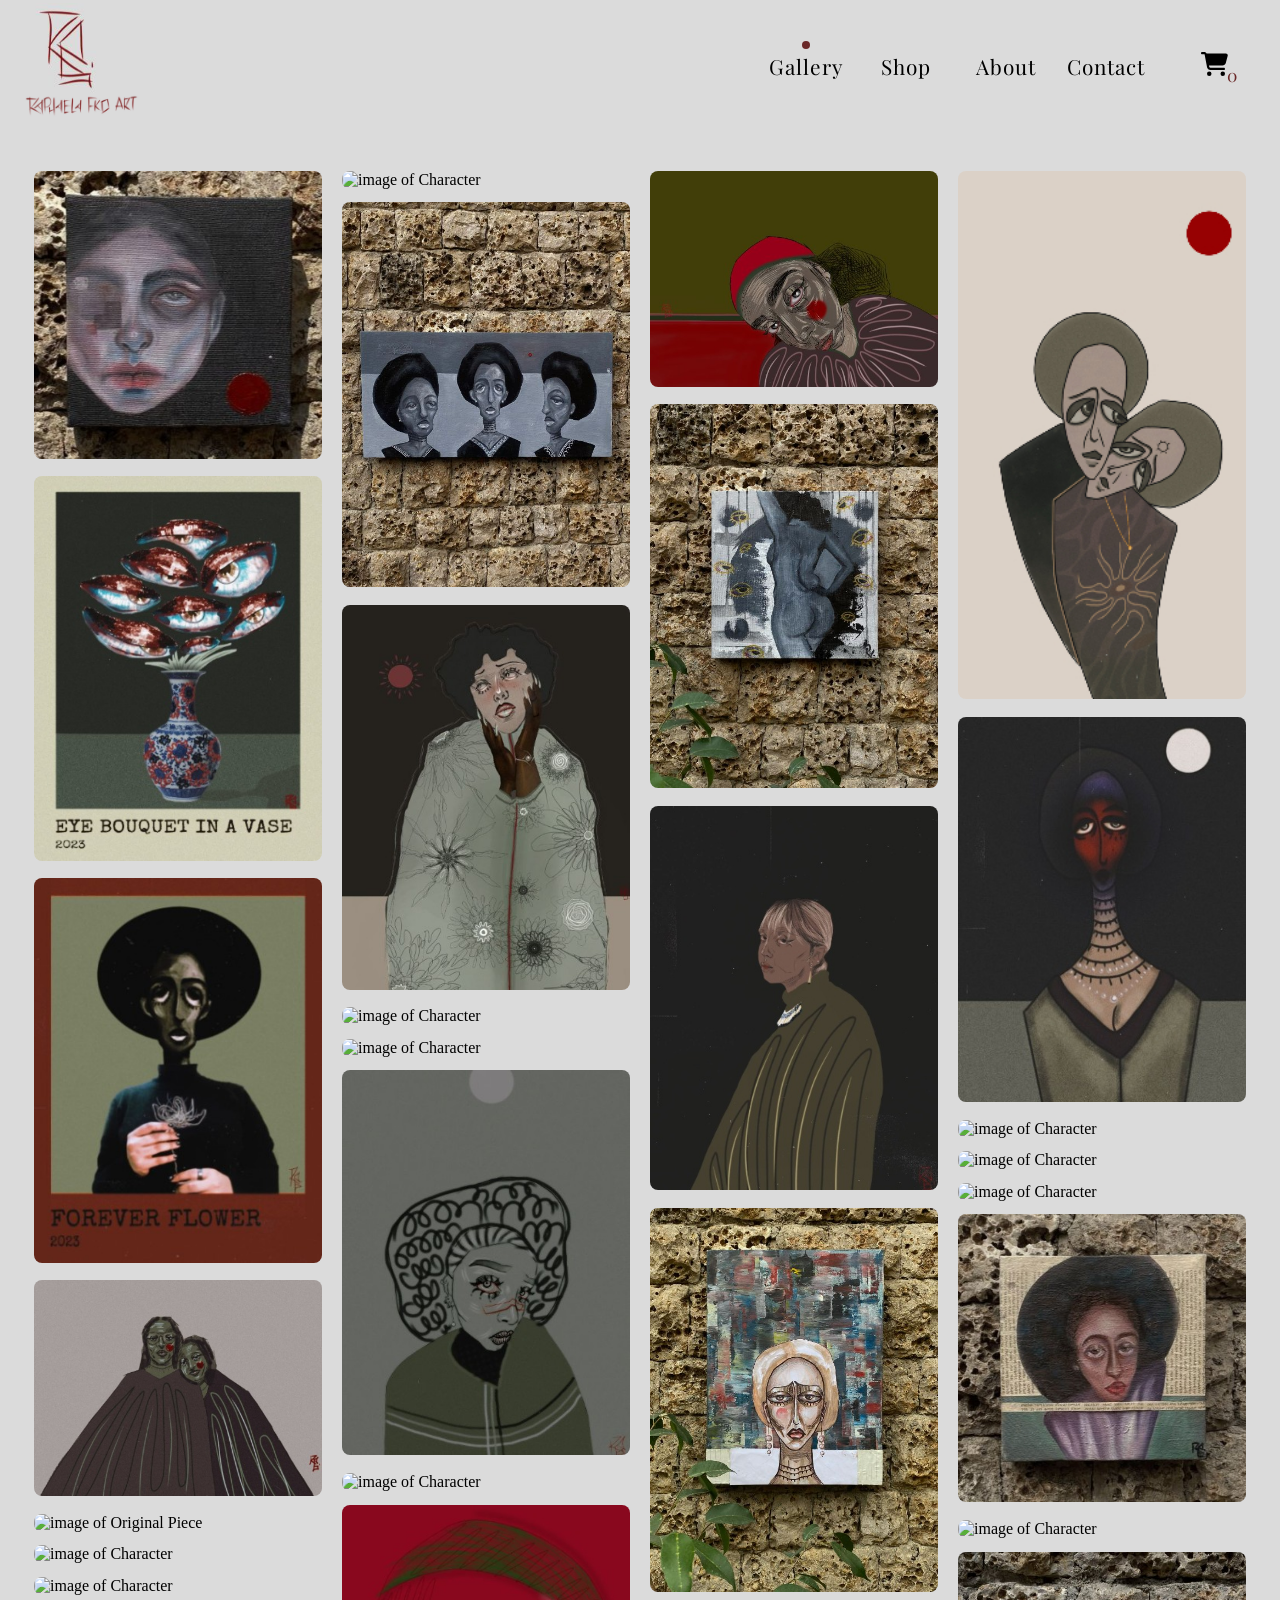
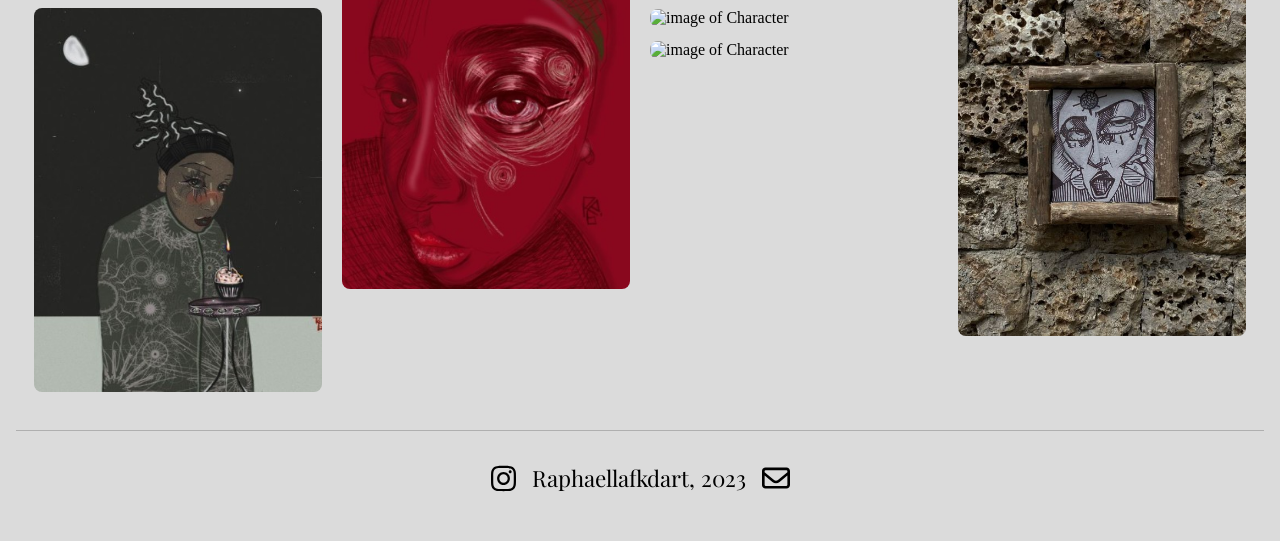
==== commit 05a8814e: "committed" ====
--- a/index.html
+++ b/index.html
@@ -118,113 +118,23 @@
     </main>
     <section class="gallery_open"></section>
     <footer>
-      <section id="footer_section">
-        <section id="main_footer_content">
-          <section class="sign_up">
-            <form id="footer_form">
-              <span class="input-label"
-                >Sign up to receive news and updates !</span
-              >
-              <label for="email">
-                <input type="email" name="Email" placeholder="Email" />
-                <button>Sign up</button>
-              </label>
-            </form>
-          </section>
-          <p class="advertisement"><span>Powered by</span> JFKD</p>
-        </section>
-        <section id="sub_footer_content">
-          <ul>
-            <li class="ad">
-              <div class="description">
-                <p>
-                  Explore my art works while connecting with me and my other
-                  audiences.
-                </p>
-                <div class="description_tail"></div>
-              </div>
-              <a
-                href="https://www.instagram.com/raphaellafkdart"
-                target="_blank"
-              >
-                <img
-                  width="25px"
-                  class="instagramIcon"
-                  alt="instagramIcon"
-                  src="img/instagram.svg"
-                />
-              </a>
-            </li>
-            <li id="copyright">Raphaellafkdart, 2023</li>
-            <li class="ad">
-              <div class="description email_description">
-                <p>Personally reach out to me if you have any questions.</p>
-                <div class="description_tail"></div>
-              </div>
-              <a href="contact.html">
-                <img
-                  width="28px"
-                  class="emailIcon"
-                  alt="emailIcon"
-                  src="img/envelope-regular.svg"
-                />
-              </a>
-            </li>
-          </ul>
-        </section>
-      </section>
+      <a href="https://www.instagram.com/raphaellafkdart" target="_blank">
+        <img
+          width="25px"
+          class="instagramIcon"
+          alt="instagramIcon"
+          src="img/instagram.svg"
+        />
+      </a>
+      <p id="copyright">Raphaellafkdart, 2023</p>
+      <a href="contact.html">
+        <img
+          width="28px"
+          class="emailIcon"
+          alt="emailIcon"
+          src="img/envelope-regular.svg"
+        />
+      </a>
     </footer>
-    <script>
-      const scriptURL =
-        "https://script.google.com/macros/s/AKfycbxJGZwW3PUDqX6BzHzGdVozH5fZGH0bnSrEgC5DucOWlzDbGVcYx9CNIjkheibe3NNNHw/exec";
-      const form = document.querySelector("#footer_form");
-      const popupContainer = document.querySelector(".popup_container");
-      const loading = document.querySelector(".loading");
-      const successPopupFooter = document.querySelector(
-        ".success_popup_footer"
-      );
-      const failedPopupFooter = document.querySelector(".failed_popup_footer");
-
-      form.addEventListener("submit", (e) => {
-        e.preventDefault();
-
-        popupContainer.classList.add("blur");
-        loading.classList.add("activated");
-
-        fetch(scriptURL, { method: "POST", body: new FormData(form) })
-          .then(() => {
-            loading.classList.remove("activated");
-            successPopupFooter.classList.add("active");
-            setTimeout(() => {
-              location.reload();
-              window.scrollTo(0, 0);
-            }, 2000);
-          })
-          .catch((err) => {
-            loading.classList.remove("activated");
-            failedPopupFooter.classList.add("active");
-            setTimeout(() => {
-              location.reload();
-              window.scrollTo(0, 0);
-            }, 2000);
-          });
-      });
-      const instagramIcon = document.querySelector(".instagramIcon");
-      instagramIcon.addEventListener("mouseenter", () => {
-        const description = document.querySelector(".description:first-child");
-        description.classList.add("hover");
-        instagramIcon.addEventListener("mouseleave", () => {
-          description.classList.remove("hover");
-        });
-      });
-      const emailIcon = document.querySelector(".emailIcon");
-      emailIcon.addEventListener("mouseenter", () => {
-        const description = document.querySelector(".email_description");
-        description.classList.add("hover");
-        emailIcon.addEventListener("mouseleave", () => {
-          description.classList.remove("hover");
-        });
-      });
-    </script>
   </body>
 </html>
--- a/css/main.css
+++ b/css/main.css
@@ -48,18 +48,6 @@
   border: none;
   outline: none;
   outline-color: none;
-}
-
-::-webkit-scrollbar {
-  width: 15px;
-}
-
-::-webkit-scrollbar-track {
-  background: var(--BACKGROUND);
-}
-
-::-webkit-scrollbar-thumb {
-  background: rgba(0, 0, 0, 0.5);
 }
 
 body.covered {
@@ -428,6 +416,12 @@
   background: var(--BACKGROUND);
 }
 
+@media (prefers-color-scheme: dark) {
+  body {
+    background: var(--BACKGROUND);
+  }
+}
+
 /* NAVIGATION STYLES */
 
 #navigation {
@@ -713,357 +707,22 @@
 
 /* FOOTER STYLES */
 
-#footer_section {
-  background: var(--BACKGROUND);
-  display: flex;
-  gap: 0.6rem;
-  padding: 2rem 0;
-  flex-direction: column;
-  align-items: center;
+footer {
+  margin: 1rem;
+  padding: 2rem;
   margin-top: 2rem;
-  max-width: 100vw;
-}
-
-#main_footer_content {
-  display: flex;
-  align-items: center;
-  justify-content: space-between;
-  width: 95vw;
-}
-
-.sign_up {
-  width: 50%;
+  display: flex;
+  gap: 1rem;
+  justify-content: center;
+  border-top: 1px solid rgba(0, 0, 0, 0.2);
+}
+
+footer #copyright {
+  font-family: var(--NAVIGATION_FONT);
+  font-size: 1.4rem;
+}
+
+footer a:any-link {
   display: grid;
   place-content: center;
 }
-
-.sign_up form {
-  display: flex;
-  gap: 0.6rem;
-  flex-direction: column;
-  padding: 1rem;
-}
-
-.sign_up form .input-label {
-  font-family: var(--PRICE_FONT);
-  font-size: 1.1rem;
-  font-weight: 500;
-}
-
-.sign_up form label {
-  display: flex;
-  gap: 0.8rem;
-}
-
-.sign_up form label input {
-  background: transparent;
-  border: 1px solid rgba(0, 0, 0, 0.2);
-  border-radius: 3px;
-  height: 50px;
-  width: 350px;
-  padding: 0 1rem;
-  font-family: var(--NAVIGATION_FONT);
-  font-size: 1rem;
-  letter-spacing: 0.5px;
-  outline: none;
-  outline-color: none;
-}
-
-.sign_up form label button {
-  background: transparent;
-  font-family: var(--DESCRIPTION_FONT);
-  font-size: 1.5rem;
-  padding: 0 0.5rem;
-  position: relative;
-  display: grid;
-  place-content: center;
-  color: black;
-}
-
-.sign_up form label button::before {
-  content: "";
-  position: absolute;
-  height: 0.5px;
-  width: 100%;
-  background: rgba(0, 0, 0, 0.2);
-  bottom: 0;
-  transform: scaleX(0);
-  transition: all 0.3s;
-}
-
-.sign_up form label button:hover::before {
-  transform: scaleX(1);
-}
-
-.advertisement {
-  width: 50%;
-  font-family: var(--DESCRIPTION_FONT);
-  font-size: 1.6rem;
-  display: flex;
-  gap: 0.4rem;
-  justify-content: center;
-}
-
-.advertisement span {
-  color: rgba(0, 0, 0, 0.5);
-}
-
-#sub_footer_content {
-  font-family: var(--PRICE_FONT);
-  font-size: 1.2rem;
-  font-weight: lighter;
-  width: 100%;
-  display: flex;
-  justify-content: center;
-}
-
-#sub_footer_content ul {
-  display: flex;
-  gap: 2rem;
-  justify-content: center;
-  width: 100%;
-}
-
-#sub_footer_content li.ad {
-  display: flex;
-  gap: 0.5rem;
-  flex-direction: column;
-  align-items: center;
-}
-
-#sub_footer_content li.ad img {
-  width: 22px;
-}
-
-#sub_footer_content li.ad:first-of-type {
-  transform: translateX(8rem);
-}
-
-#sub_footer_content li.ad:last-of-type {
-  transform: translateX(-8rem);
-}
-
-#sub_footer_content ul li img {
-  z-index: 10;
-}
-
-.description {
-  box-shadow: 0 0 10px rgba(0, 0, 0, 0.1);
-  position: relative;
-  display: flex;
-  align-items: center;
-  justify-content: center;
-  transition: all 0.3s ease;
-  width: 300px;
-  height: 180px;
-  margin-bottom: 1rem;
-  padding: 2rem;
-  opacity: 0;
-  transform: translateY(10px);
-}
-
-.description.hover {
-  opacity: 1;
-  transform: translateY(0);
-}
-
-.description_tail {
-  position: absolute;
-  bottom: -20px;
-  width: 0;
-  border: solid 10px var(--BACKGROUND);
-  border-top: solid 10px var(--BTNCOLOR);
-}
-
-#copyright {
-  display: flex;
-  align-items: flex-end;
-  padding-bottom: 0.5rem;
-  white-space: nowrap;
-}
-
-/* FOOTER RESPONSIVE DESIGN */
-
-@media screen and (max-width: 964px) {
-  #footer_section {
-    gap: 0.5rem;
-    padding: 1.5rem 0;
-  }
-
-  .sign_up form {
-    gap: 0.4rem;
-    padding: 0.9rem;
-  }
-
-  .sign_up form .input-label {
-    font-size: 1rem;
-  }
-
-  .sign_up form label {
-    gap: 0.2rem;
-  }
-
-  .sign_up form label button {
-    font-size: 1.1rem;
-  }
-
-  .advertisement {
-    width: 50%;
-    font-size: 1.4rem;
-  }
-
-  #sub_footer_content {
-    font-size: 1.1rem;
-  }
-}
-
-@media screen and (max-width: 901px) {
-  .sign_up form label input {
-    height: 45px;
-    width: 320px;
-  }
-}
-
-@media screen and (max-width: 841px) {
-  .sign_up form label input {
-    height: 42px;
-    width: 300px;
-  }
-}
-
-@media screen and (max-width: 801px) {
-  .sign_up form label input {
-    height: 40px;
-    width: 280px;
-  }
-}
-
-@media screen and (max-width: 761px) {
-  #main_footer_content {
-    width: 100vw;
-  }
-
-  .sign_up form label input {
-    height: 35px;
-    width: 270px;
-  }
-
-  .sign_up form label button {
-    font-size: 0.9rem;
-  }
-
-  .advertisement {
-    font-size: 1.2rem;
-  }
-}
-
-@media screen and (max-width: 731px) {
-  #footer_section {
-    gap: 2rem;
-    padding: 2rem 0;
-  }
-
-  #main_footer_content {
-    display: flex;
-    gap: 1rem;
-    flex-direction: column;
-    width: 100vw;
-  }
-
-  .sign_up,
-  .advertisement {
-    width: 100vw;
-  }
-
-  .description,
-  .description_tail {
-    display: none;
-  }
-
-  #sub_footer_content li.ad:first-of-type {
-    transform: translateX(0);
-  }
-
-  #sub_footer_content li.ad:last-of-type {
-    transform: translateX(0);
-  }
-
-  .sign_up form .input-label {
-    font-size: 1.1rem;
-  }
-
-  .sign_up form label input {
-    height: 40px;
-    width: 320px;
-  }
-
-  .sign_up form label button {
-    font-size: 1.1rem;
-  }
-
-  .advertisement {
-    font-size: 1.4rem;
-  }
-
-  #sub_footer_content {
-    font-size: 1.2rem;
-  }
-}
-
-@media screen and (max-width: 430px) {
-  .sign_up form .input-label {
-    font-size: 1rem;
-  }
-
-  .sign_up form label input {
-    height: 40px;
-    width: 280px;
-  }
-
-  .sign_up form label button {
-    font-size: 1rem;
-  }
-
-  .advertisement {
-    font-size: 1.2rem;
-  }
-
-  #sub_footer_content {
-    font-size: 1.1rem;
-  }
-}
-
-@media screen and (max-width: 383px) {
-  .sign_up form label input {
-    height: 40px;
-    width: 250px;
-  }
-
-  .advertisement {
-    font-size: 1.1rem;
-  }
-
-  #sub_footer_content {
-    font-size: 1rem;
-  }
-}
-
-@media screen and (max-width: 350px) {
-  .sign_up form .input-label {
-    font-size: 0.9rem;
-  }
-
-  .sign_up form label {
-    gap: 0rem;
-  }
-
-  .sign_up form label input {
-    height: 38px;
-    width: 230px;
-    font-size: 0.9rem;
-  }
-
-  .sign_up form label button {
-    white-space: nowrap;
-  }
-}
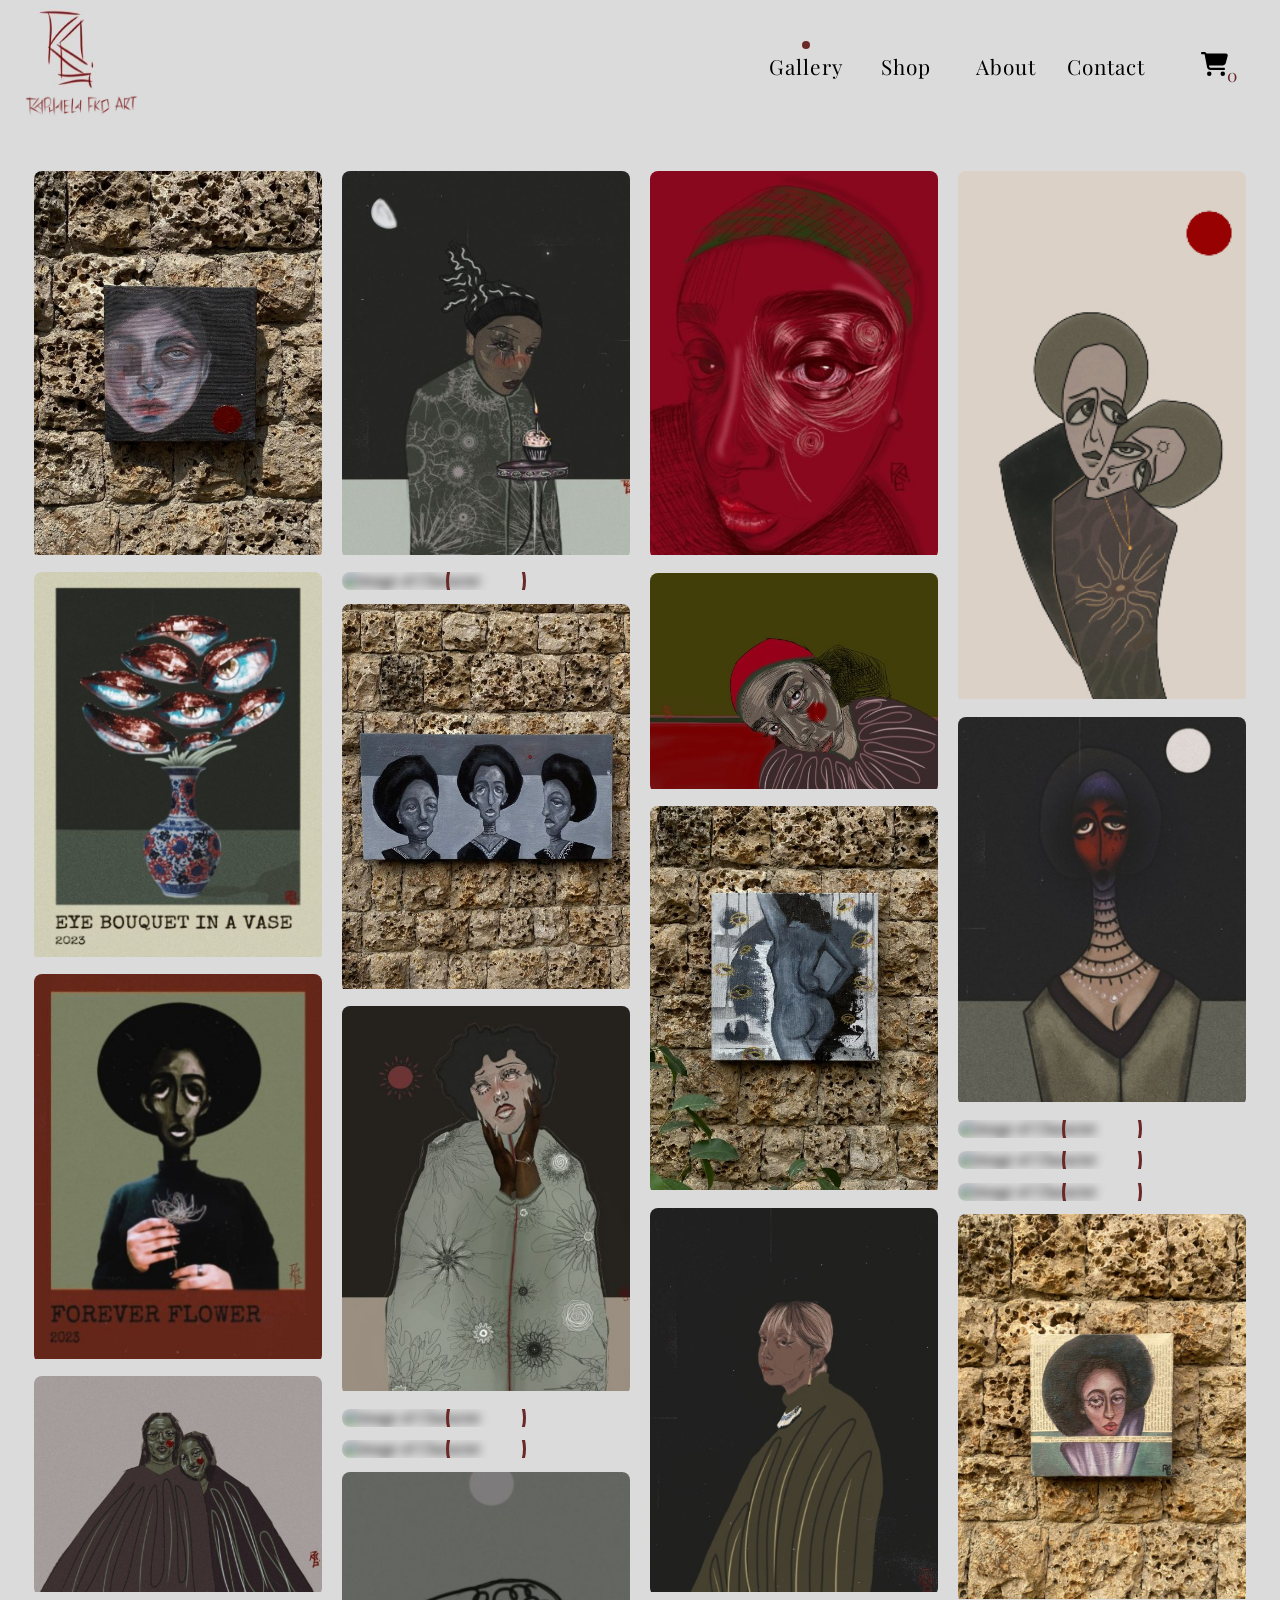
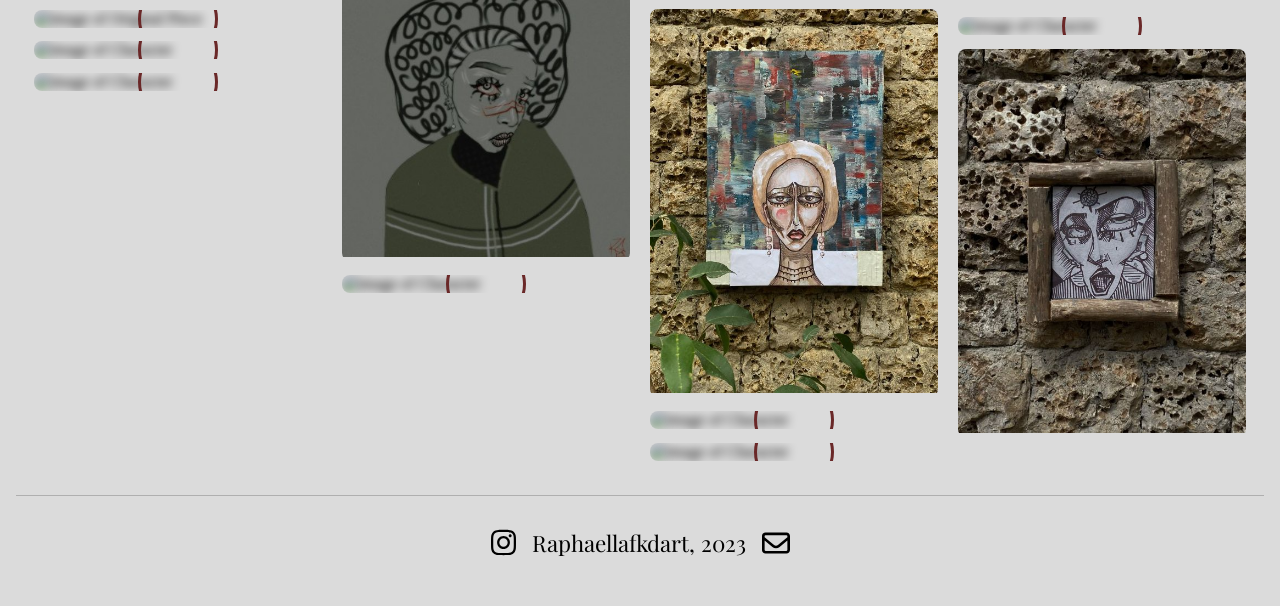
==== commit 67eaf394: "image loading attempt" ====
--- a/index.html
+++ b/index.html
@@ -3,10 +3,7 @@
   <head>
     <meta charset="UTF-8" />
     <meta name="viewport" content="width=device-width, initial-scale=1.0" />
-    <meta
-      name="description"
-      content="Landing page where artist's works are displayed"
-    />
+    <meta name="description" content="Take In The Works Of Raphaellafkdart." />
     <meta property="title" content="Gallery - Raphaella Fkd Art" />
     <meta name="author" content="JFKD" />
     <title>Gallery - Raphaella Fkd Art</title>
--- a/css/main.css
+++ b/css/main.css
@@ -55,8 +55,6 @@
 }
 
 /* PAGE POPUP */
-
-/* GENERAL STYLES */
 
 .popup_container {
   position: fixed;
@@ -712,6 +710,7 @@
   padding: 2rem;
   margin-top: 2rem;
   display: flex;
+  align-items: center;
   gap: 1rem;
   justify-content: center;
   border-top: 1px solid rgba(0, 0, 0, 0.2);
@@ -719,7 +718,8 @@
 
 footer #copyright {
   font-family: var(--NAVIGATION_FONT);
-  font-size: 1.4rem;
+  font-size: clamp(0.9rem, 4vw, 1.4rem);
+  width: fit-content;
 }
 
 footer a:any-link {
--- a/css/gallery.css
+++ b/css/gallery.css
@@ -9,19 +9,47 @@
 
 .gallery ul li {
   position: relative;
+  margin-bottom: 0.6rem;
+  border: 2px solid transparent;
   border-radius: 10px;
-  margin-bottom: 0.6rem;
+  overflow: hidden;
+  transition: all 0.3s ease;
 }
 
 .gallery ul li img {
-  border: 2px solid transparent;
-  border-radius: 10px;
   transition: all 0.3s;
   width: 100%;
+  filter: blur(5px) brightness(80%);
 }
 
-.gallery ul li:hover img {
+.gallery ul li.loaded img {
+  filter: none;
+}
+
+.gallery ul li.loaded:hover {
   border: 2px solid var(--BTNCOLOR);
+}
+
+.gallery ul li .img-loading {
+  border: 3px solid var(--BTNCOLOR);
+  border-top: 3px solid transparent;
+  height: 80px;
+  width: 80px;
+  position: absolute;
+  top: 50%;
+  left: 50%;
+  transform: translate(-50%, -50%);
+  border-radius: 50%;
+  animation: imgLoading 1s linear infinite;
+}
+
+@keyframes imgLoading {
+  from {
+    transform: translate(-50%, -50%) rotate(0deg);
+  }
+  to {
+    transform: translate(-50%, -50%) rotate(360deg);
+  }
 }
 
 .image_name {
@@ -52,7 +80,7 @@
   -webkit-backdrop-filter: blur(10px);
   backdrop-filter: blur(10px);
   display: flex;
-  justify-content: space-evenly;
+  flex-direction: column;
   align-items: center;
   z-index: -1;
   opacity: 0;
@@ -65,73 +93,37 @@
 }
 
 .gallery_open section {
-  position: absolute;
-  top: 0;
-  right: 0;
+  z-index: 10;
+  display: flex;
+  justify-content: space-between;
+  width: 100%;
+  align-items: center;
+  padding: 1rem;
+}
+
+.gallery_open section h3 {
+  font-family: var(--NAVIGATION_FONT);
+  color: var(--BTNCOLOR);
+  font-weight: 500;
+  font-size: clamp(1.3rem, 5vw, 2rem);
+  text-shadow: 0 0 10px rgba(0, 0, 0, 0.2);
+}
+
+.gallery_open .close-btn {
   width: 40px;
   height: 40px;
   display: grid;
   place-content: center;
-  margin: 1rem;
   cursor: pointer;
-  z-index: 10;
   background: var(--BACKGROUND);
   border-radius: 50%;
   border: 1px solid var(--BTNCOLOR);
 }
 
-.gallery_close_btn {
-  height: 2px;
-  width: 30px;
-  background: var(--BTNCOLOR);
-  position: relative;
-  transform: rotate(50deg);
-}
-
-.gallery_close_btn::after {
-  content: "";
-  position: absolute;
-  height: inherit;
-  width: inherit;
-  background: inherit;
-  transform: rotate(-100deg);
-}
-
-.gallery_open button {
-  font-family: var(--NAVIGATION_FONT);
-  font-size: 1.3rem;
-  width: 150px;
-  height: 50px;
-  cursor: pointer;
-  color: var(--BTNCOLOR);
-  border: 1px solid var(--BTNCOLOR);
-  border-radius: 5px;
-  background: var(--BACKGROUND);
-}
-
-.gallery_open_item {
-  position: relative;
-  flex-basis: calc(100% / 1.5);
-  display: grid;
-  place-content: center;
-}
-
-.gallery_open_item img {
-  height: 500px;
-  border-radius: 10px;
-  object-fit: fill;
-  box-shadow: 0 0 10px rgba(255, 255, 255, 0.3);
-}
-
-.gallery_open_item_name {
-  position: absolute;
-  top: 50%;
-  left: 50%;
-  transform: translate(-50%, -50%);
-  font-size: 1.8rem;
-  font-family: var(--DESCRIPTION_FONT);
-  color: rgba(255, 255, 255, 0.8);
-  text-shadow: 5px 5px 10px rgba(0, 0, 0, 0.9);
+.gallery_open img {
+  width: min(500px, 90vw);
+  height: max(80%, 400px);
+  object-fit: contain;
 }
 
 @media screen and (max-width: 670px) {
@@ -158,51 +150,3 @@
 }
 
 /* GALLERY OPEN RESPONSIVE DESIGN */
-
-@media screen and (max-width: 990px) {
-  .gallery_open button {
-    font-size: 1.1rem;
-    width: 120px;
-    height: 45px;
-    border-radius: 3px;
-  }
-
-  .gallery_open_item {
-    flex-basis: calc(100% / 2);
-    border: 1px solid;
-  }
-
-  .gallery_open_item img {
-    height: 350px;
-  }
-}
-
-@media screen and (max-width: 780px) {
-  .gallery_open button {
-    position: absolute;
-    top: 10px;
-    left: 10px;
-    z-index: 10;
-  }
-
-  .gallery_open button:last-child {
-    transform: translateX(120%);
-  }
-}
-
-@media screen and (max-width: 490px) {
-  .gallery_open_item {
-    flex-basis: 95%;
-  }
-
-  .gallery_open_item img {
-    width: 100%;
-    height: unset;
-  }
-}
-
-@media screen and (max-width: 350px) {
-  .gallery_open button {
-    width: 100px;
-  }
-}
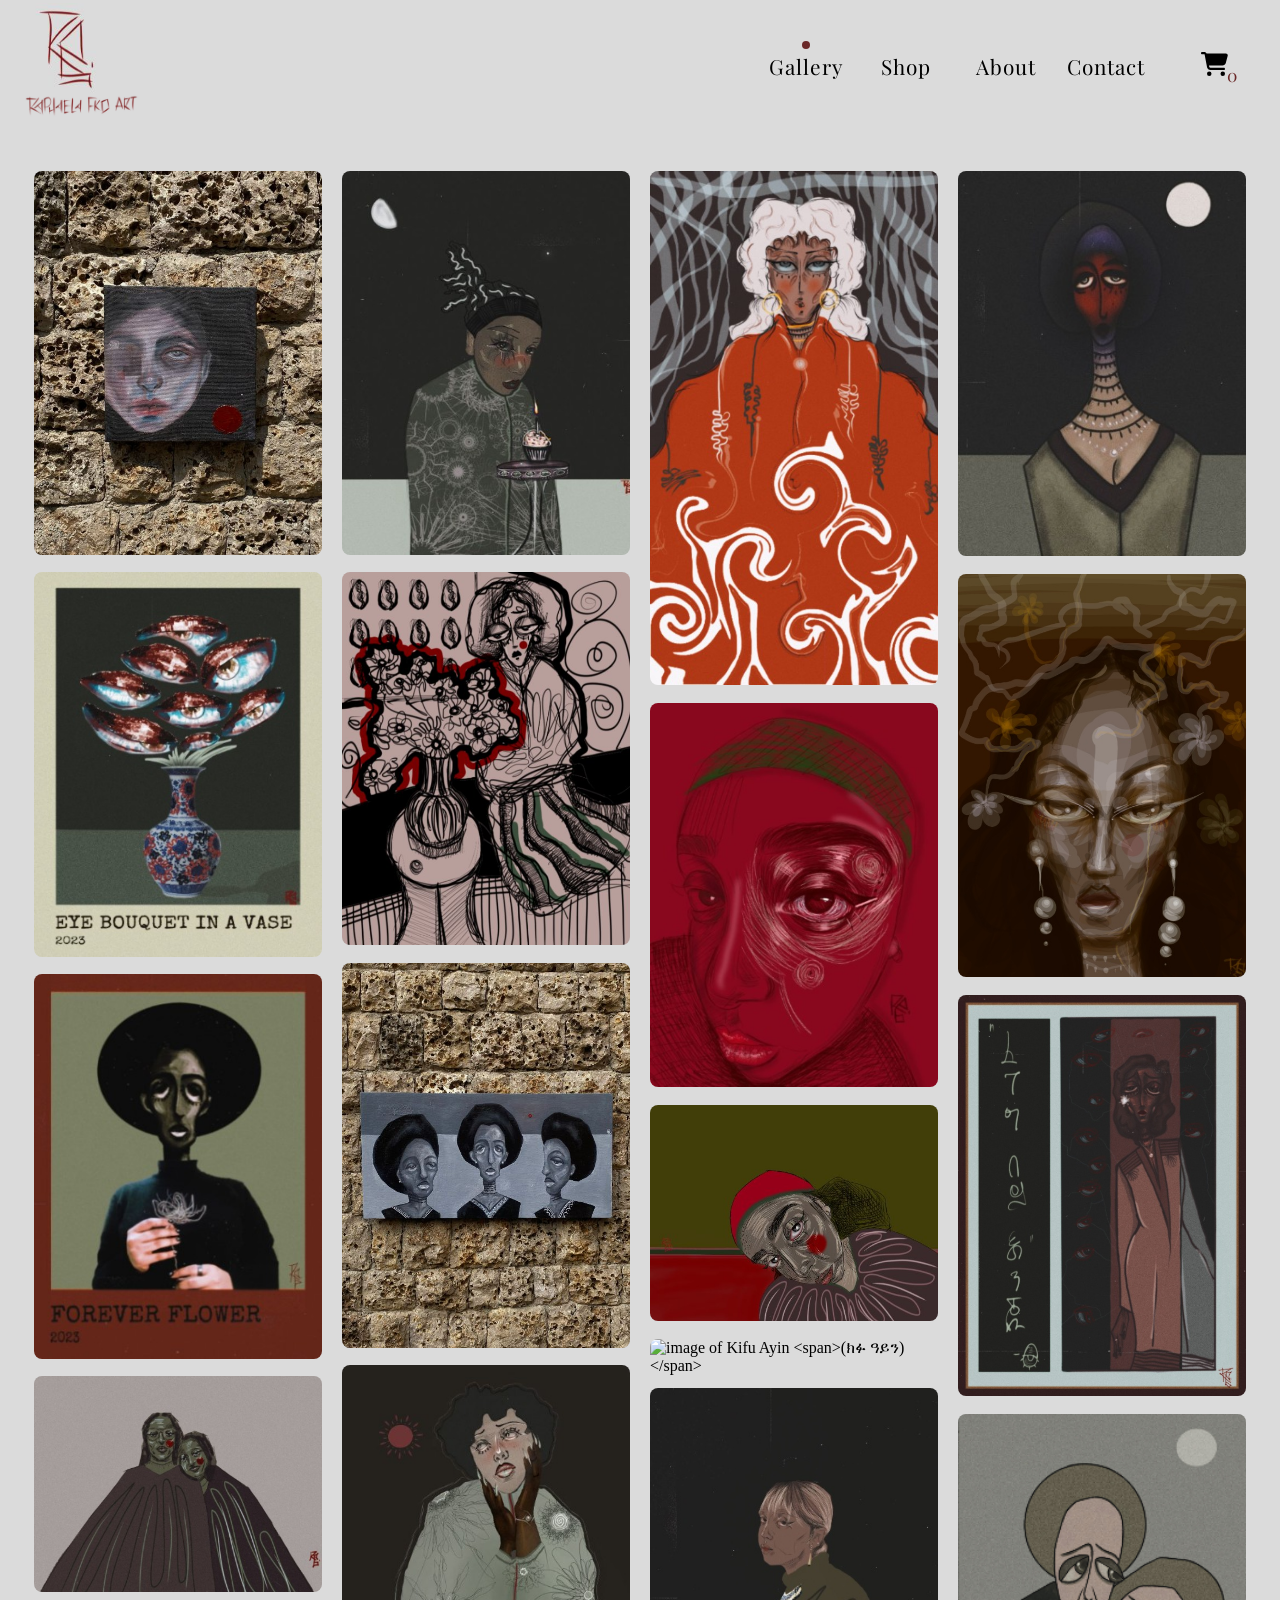
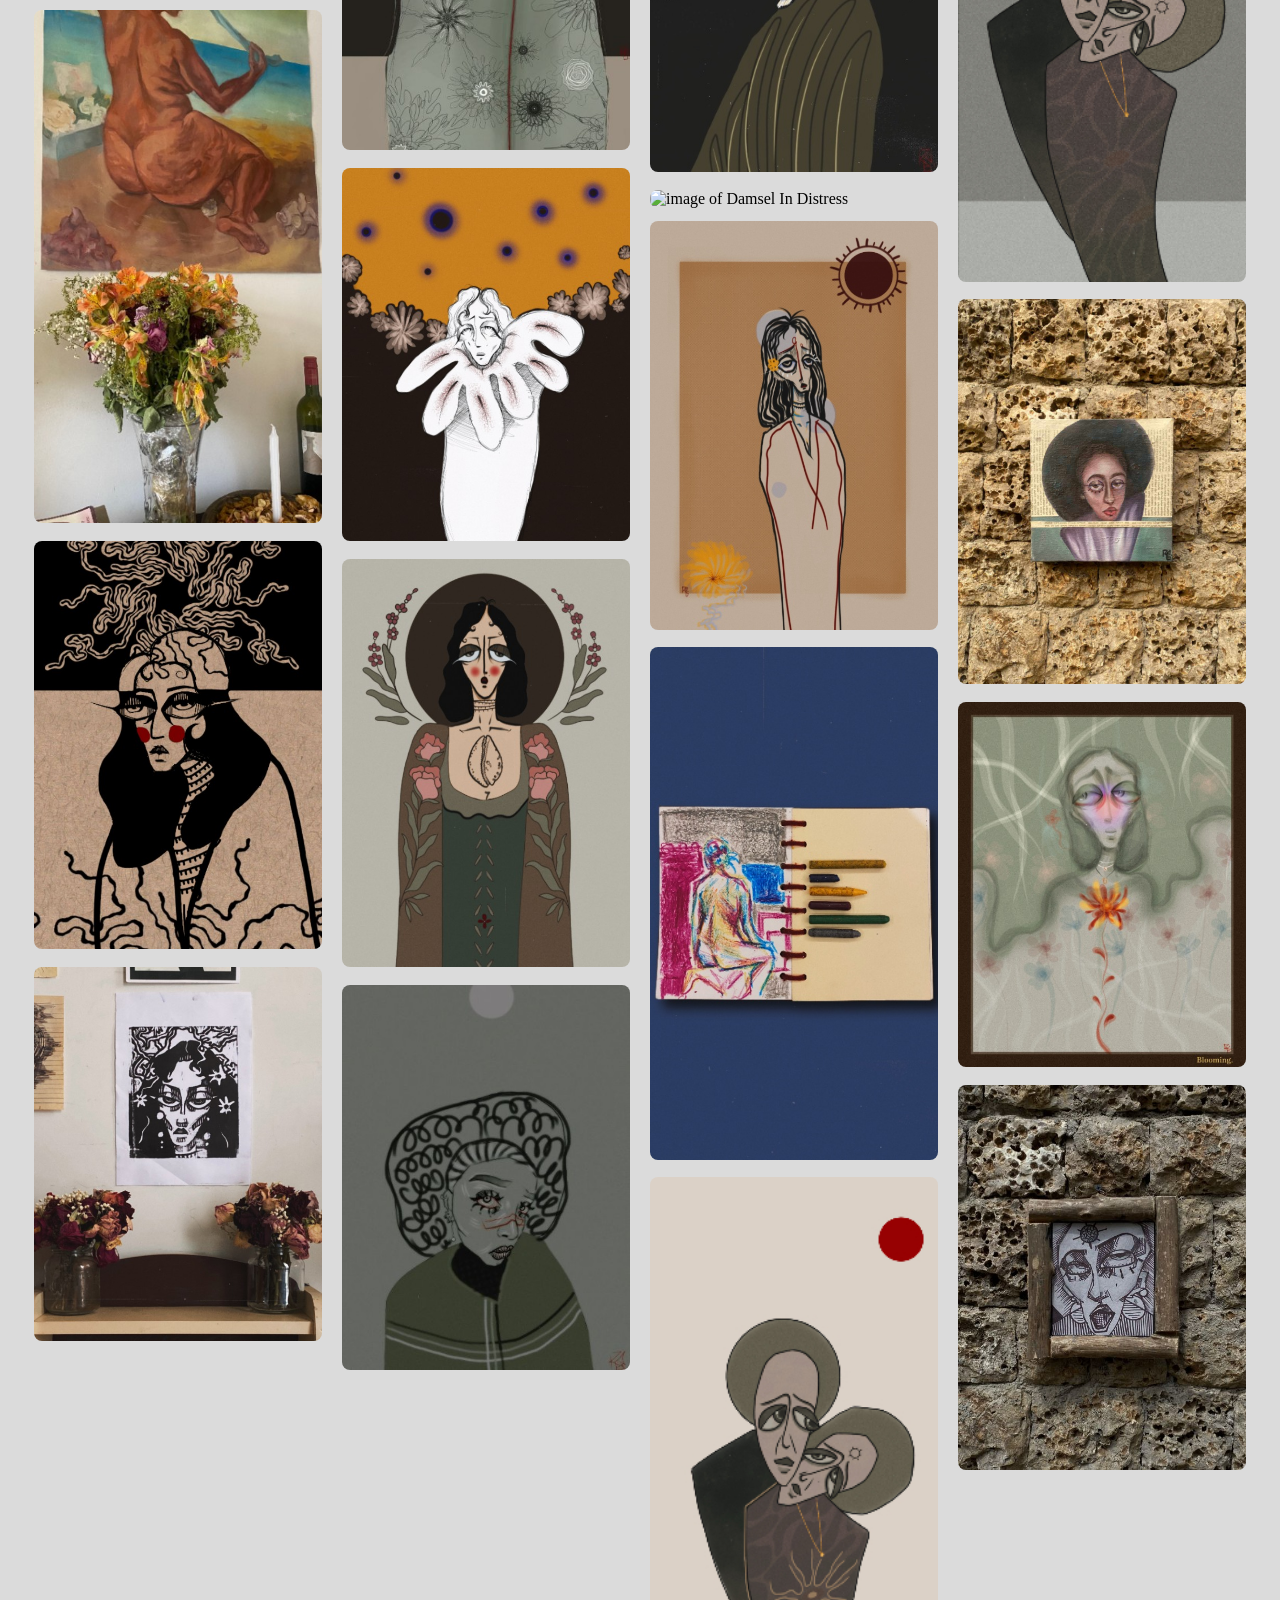
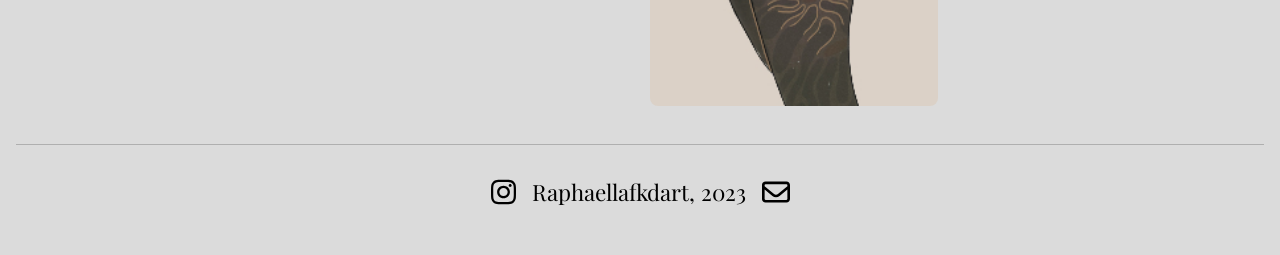
==== commit fdd35dc6: "committed" ====
--- a/index.html
+++ b/index.html
@@ -3,10 +3,13 @@
   <head>
     <meta charset="UTF-8" />
     <meta name="viewport" content="width=device-width, initial-scale=1.0" />
-    <meta name="description" content="Take In The Works Of Raphaellafkdart." />
+    <meta
+      name="description"
+      content="Observe the unique works of Raphaellafkdart."
+    />
     <meta property="title" content="Gallery - Raphaella Fkd Art" />
     <meta name="author" content="JFKD" />
-    <title>Gallery - Raphaella Fkd Art</title>
+    <title>Raphaella Fkd Art</title>
     <link rel="icon" href="img/raphaella-logo.JPEG" />
     <link rel="stylesheet" href="css/main.css" />
     <link rel="stylesheet" href="css/gallery.css" />
--- a/css/gallery.css
+++ b/css/gallery.css
@@ -10,46 +10,14 @@
 .gallery ul li {
   position: relative;
   margin-bottom: 0.6rem;
-  border: 2px solid transparent;
-  border-radius: 10px;
-  overflow: hidden;
-  transition: all 0.3s ease;
 }
 
 .gallery ul li img {
   transition: all 0.3s;
   width: 100%;
-  filter: blur(5px) brightness(80%);
-}
-
-.gallery ul li.loaded img {
-  filter: none;
-}
-
-.gallery ul li.loaded:hover {
-  border: 2px solid var(--BTNCOLOR);
-}
-
-.gallery ul li .img-loading {
-  border: 3px solid var(--BTNCOLOR);
-  border-top: 3px solid transparent;
-  height: 80px;
-  width: 80px;
-  position: absolute;
-  top: 50%;
-  left: 50%;
-  transform: translate(-50%, -50%);
-  border-radius: 50%;
-  animation: imgLoading 1s linear infinite;
-}
-
-@keyframes imgLoading {
-  from {
-    transform: translate(-50%, -50%) rotate(0deg);
-  }
-  to {
-    transform: translate(-50%, -50%) rotate(360deg);
-  }
+  border: 2px solid transparent;
+  border-radius: 10px;
+  transition: all 0.3s ease;
 }
 
 .image_name {
